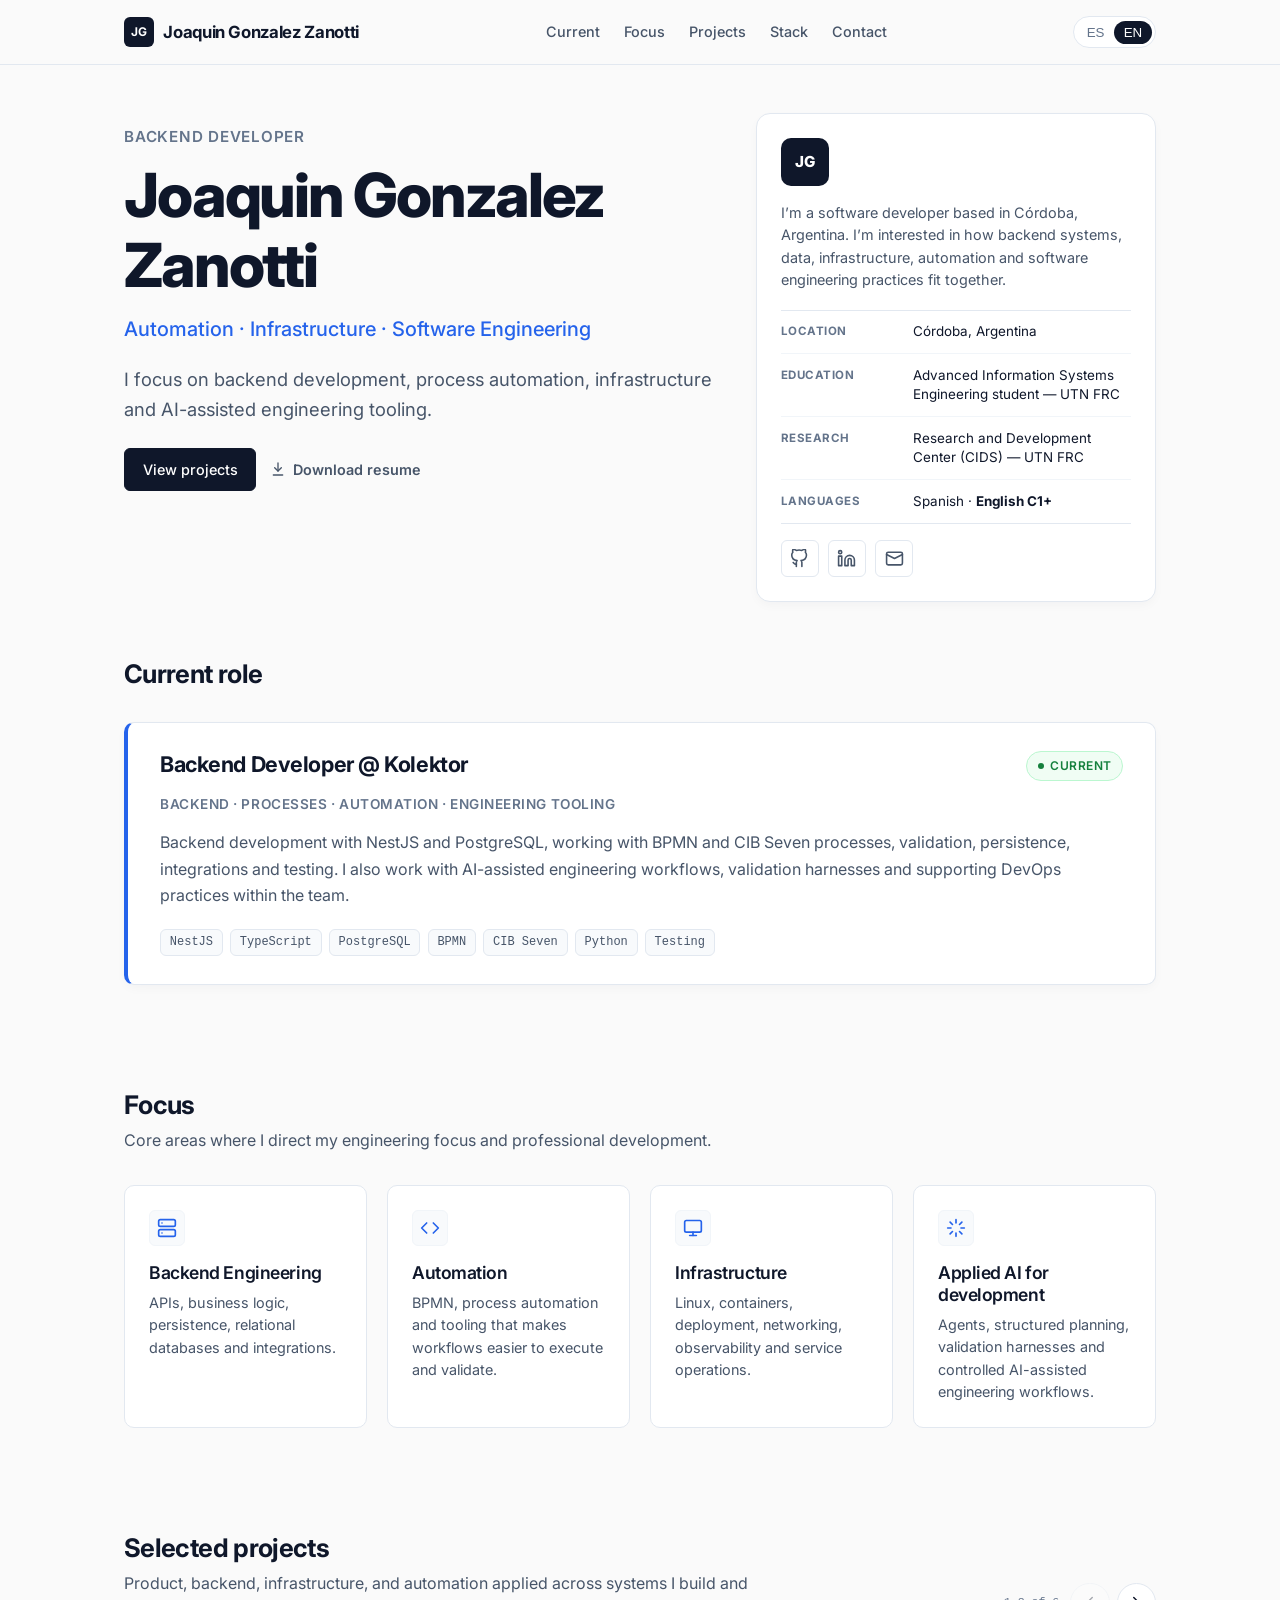
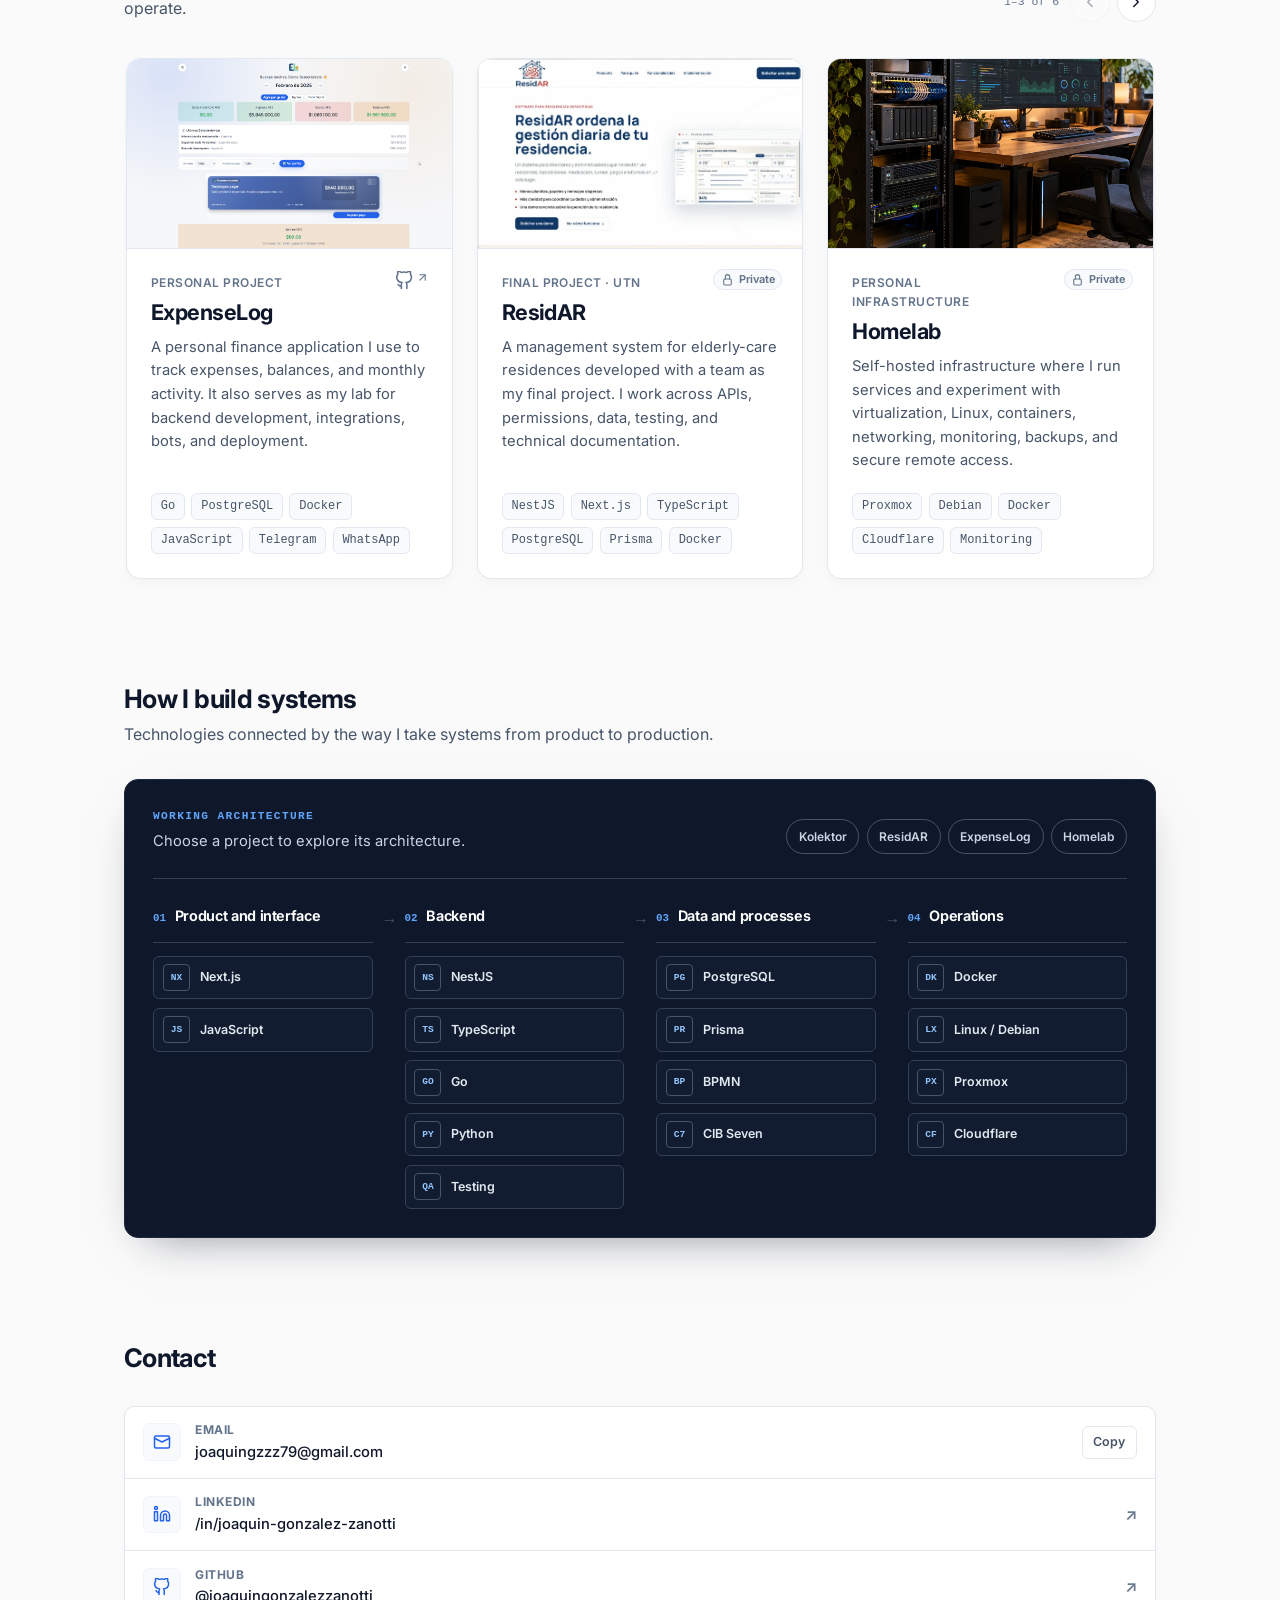
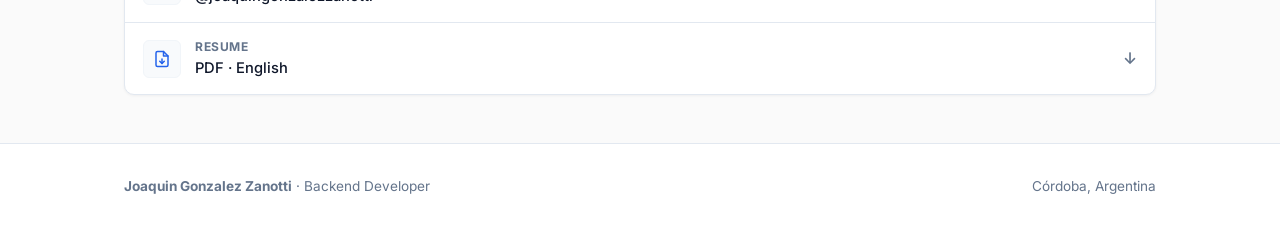
==== en/index.html @ 8b1c948b "restore contact form as modal" ====
<!DOCTYPE html>
<html lang="en">
  <head>
    <meta charset="UTF-8" />
    <meta name="viewport" content="width=device-width, initial-scale=1.0" />
    <title>Joaquin Gonzalez Zanotti | Backend Developer</title>
    <meta
      name="description"
      content="Backend Developer based in Córdoba, Argentina. Backend engineering, PostgreSQL, BPMN, automation, infrastructure and AI-assisted engineering tooling."
    />
    <meta name="robots" content="index,follow,max-image-preview:large,max-snippet:-1,max-video-preview:-1" />
    <meta name="author" content="Joaquin Gonzalez Zanotti" />
    <meta name="theme-color" content="#2563eb" />
    <meta
      name="google-site-verification"
      content="11LNXCog9IiwNUSLAsv_RnXNtH6E29aRDf3BAwxEhEU"
    />
    <link rel="canonical" href="https://joaquingz.com.ar/en/" />
    <link rel="alternate" hreflang="es-AR" href="https://joaquingz.com.ar/" />
    <link rel="alternate" hreflang="en" href="https://joaquingz.com.ar/en/" />
    <link rel="alternate" hreflang="x-default" href="https://joaquingz.com.ar/" />
    <link rel="sitemap" type="application/xml" href="https://joaquingz.com.ar/sitemap.xml" />

    <!-- Open Graph -->
    <meta property="og:locale" content="en_US" />
    <meta property="og:type" content="website" />
    <meta property="og:title" content="Joaquin Gonzalez Zanotti | Backend Developer" />
    <meta
      property="og:description"
      content="Backend Developer based in Córdoba, Argentina. Backend engineering, PostgreSQL, BPMN, automation, infrastructure and AI-assisted engineering tooling."
    />
    <meta property="og:url" content="https://joaquingz.com.ar/en/" />
    <meta property="og:image" content="https://joaquingz.com.ar/assets/projects/expense-log/cover.png" />
    <meta property="og:image:alt" content="Joaquin Gonzalez Zanotti - Backend Developer" />

    <!-- Twitter Card -->
    <meta name="twitter:card" content="summary_large_image" />
    <meta name="twitter:title" content="Joaquin Gonzalez Zanotti | Backend Developer" />
    <meta
      name="twitter:description"
      content="Backend Developer based in Córdoba, Argentina. Backend engineering, PostgreSQL, BPMN, automation, infrastructure and AI-assisted engineering tooling."
    />
    <meta name="twitter:image" content="https://joaquingz.com.ar/assets/projects/expense-log/cover.png" />

    <!-- Favicon -->
    <link rel="icon" type="image/svg+xml" href="/assets/brand/favicon.svg" />

    <!-- Typography -->
    <link rel="preconnect" href="https://fonts.googleapis.com" />
    <link rel="preconnect" href="https://fonts.gstatic.com" crossorigin />
    <link
      href="https://fonts.googleapis.com/css2?family=Inter:wght@400;500;600;700;800&display=swap"
      rel="stylesheet"
    />

    <!-- Stylesheet -->
    <link rel="stylesheet" href="/assets/css/site.css" />

    <!-- Structured Data -->
    <script type="application/ld+json">
      {
        "@context": "https://schema.org",
        "@graph": [
          {
            "@type": "Person",
            "@id": "https://joaquingz.com.ar/#person",
            "name": "Joaquin Gonzalez Zanotti",
            "url": "https://joaquingz.com.ar/",
            "jobTitle": "Backend Developer",
            "knowsLanguage": ["es", "en"],
            "alumniOf": {
              "@type": "CollegeOrUniversity",
              "name": "Universidad Tecnologica Nacional (UTN-FRC)"
            },
            "sameAs": [
              "https://www.linkedin.com/in/joaquin-gonzalez-zanotti/",
              "https://github.com/joaquingonzalezzanotti"
            ]
          },
          {
            "@type": "WebSite",
            "@id": "https://joaquingz.com.ar/#website",
            "name": "Joaquin Gonzalez Zanotti",
            "url": "https://joaquingz.com.ar/en/",
            "inLanguage": "en",
            "publisher": {
              "@id": "https://joaquingz.com.ar/#person"
            }
          }
        ]
      }
    </script>

    <!-- Language Redirection Script (Safe & Non-blocking) -->
    <script src="/assets/js/language.js"></script>
    <script src="/assets/js/site.js" defer></script>
  </head>
  <body>
    <a class="skip-link" href="#main-content">Skip to content</a>

    <!-- Site Navigation -->
    <header class="site-header">
      <div class="container site-nav">
        <a href="/en/" class="nav-brand" aria-label="Joaquin Gonzalez Zanotti">
          <span class="nav-brand-badge">JG</span>
          <span class="nav-brand-name">Joaquin Gonzalez Zanotti</span>
        </a>

        <nav aria-label="Main navigation">
          <ul class="nav-links">
            <li><a href="#current" class="nav-link">Current</a></li>
            <li><a href="#focus" class="nav-link">Focus</a></li>
            <li><a href="#projects" class="nav-link">Projects</a></li>
            <li><a href="#stack" class="nav-link">Stack</a></li>
            <li><a href="#contact" class="nav-link">Contact</a></li>
          </ul>
        </nav>

        <div class="nav-actions">
          <div class="lang-switch" role="group" aria-label="Language selector">
            <button class="lang-btn" data-lang-switch="es">ES</button>
            <button class="lang-btn active" data-lang-switch="en" aria-current="true">EN</button>
          </div>

          <button
            id="mobile-menu-toggle"
            class="mobile-toggle"
            aria-label="Open navigation menu"
            aria-expanded="false"
          >
            <svg width="20" height="20" viewBox="0 0 24 24" fill="none" stroke="currentColor" stroke-width="2" stroke-linecap="round" stroke-linejoin="round">
              <line x1="3" y1="12" x2="21" y2="12"></line>
              <line x1="3" y1="6" x2="21" y2="6"></line>
              <line x1="3" y1="18" x2="21" y2="18"></line>
            </svg>
          </button>
        </div>
      </div>

      <!-- Mobile dropdown -->
      <div id="mobile-nav" class="mobile-menu">
        <a href="#current" class="nav-link">Current</a>
        <a href="#focus" class="nav-link">Focus</a>
        <a href="#projects" class="nav-link">Projects</a>
        <a href="#stack" class="nav-link">Stack</a>
        <a href="#contact" class="nav-link">Contact</a>
      </div>
    </header>

    <main id="main-content">
      <!-- Hero Section -->
      <section class="section hero">
        <div class="container hero-grid">
          <div class="hero-copy">
            <p class="hero-meta">Backend Developer</p>
            <h1 class="hero-title">Joaquin Gonzalez Zanotti</h1>
            <p class="hero-subheadline">Automation · Infrastructure · Software Engineering</p>
            <p class="hero-lead">
              I focus on backend development, process automation, infrastructure and AI-assisted engineering tooling.
            </p>
            <div class="hero-actions">
              <a href="#projects" class="btn btn-primary">View projects</a>
              <a
                href="/assets/cv/joaquin-gonzalez-zanotti-resume-en.pdf"
                class="hero-cv-link"
                target="_blank"
                rel="noopener noreferrer"
              >
                <svg width="16" height="16" viewBox="0 0 24 24" fill="none" stroke="currentColor" stroke-width="2" stroke-linecap="round" stroke-linejoin="round" aria-hidden="true"><path d="M12 3v12"></path><path d="m7 10 5 5 5-5"></path><path d="M5 21h14"></path></svg>
                Download resume
              </a>
            </div>
          </div>

          <aside id="about" class="profile-card" aria-label="Professional profile">
            <div class="profile-monogram" aria-hidden="true">JG</div>
            <p class="profile-summary">
              I’m a software developer based in Córdoba, Argentina. I’m interested in how backend systems, data, infrastructure, automation and software engineering practices fit together.
            </p>
            <dl class="profile-details">
              <div class="profile-detail-row">
                <dt>Location</dt>
                <dd>Córdoba, Argentina</dd>
              </div>
              <div class="profile-detail-row">
                <dt>Education</dt>
                <dd>Advanced Information Systems Engineering student — UTN FRC</dd>
              </div>
              <div class="profile-detail-row">
                <dt>Research</dt>
                <dd>Research and Development Center (CIDS) — UTN FRC</dd>
              </div>
              <div class="profile-detail-row">
                <dt>Languages</dt>
                <dd>Spanish · <strong>English C1+</strong></dd>
              </div>
            </dl>
            <div class="profile-links" aria-label="Professional links">
              <a href="https://github.com/joaquingonzalezzanotti" target="_blank" rel="noopener noreferrer" aria-label="GitHub" title="GitHub">
                <svg width="19" height="19" viewBox="0 0 24 24" fill="none" stroke="currentColor" stroke-width="2" stroke-linecap="round" stroke-linejoin="round" aria-hidden="true"><path d="M15 22v-4a4.8 4.8 0 0 0-1-3.5c3.3-.4 6.8-1.6 6.8-7A5.4 5.4 0 0 0 19.4 4 5 5 0 0 0 19.3.5S18.2.1 15 1.8a13.4 13.4 0 0 0-7 0C4.8.1 3.7.5 3.7.5A5 5 0 0 0 3.6 4a5.4 5.4 0 0 0-1.4 3.5c0 5.4 3.5 6.6 6.8 7A4.8 4.8 0 0 0 8 18v4"></path><path d="M8 19c-3 .9-3-1.5-4-2"></path></svg>
              </a>
              <a href="https://www.linkedin.com/in/joaquin-gonzalez-zanotti/" target="_blank" rel="noopener noreferrer" aria-label="LinkedIn" title="LinkedIn">
                <svg width="19" height="19" viewBox="0 0 24 24" fill="none" stroke="currentColor" stroke-width="2" stroke-linecap="round" stroke-linejoin="round" aria-hidden="true"><path d="M16 8a6 6 0 0 1 6 6v7h-4v-7a2 2 0 0 0-4 0v7h-4v-7a6 6 0 0 1 6-6z"></path><rect width="4" height="12" x="2" y="9"></rect><circle cx="4" cy="4" r="2"></circle></svg>
              </a>
              <a href="mailto:joaquingzzz79@gmail.com" data-contact-modal-open aria-label="Open contact form" title="Email">
                <svg width="19" height="19" viewBox="0 0 24 24" fill="none" stroke="currentColor" stroke-width="2" stroke-linecap="round" stroke-linejoin="round" aria-hidden="true"><rect width="20" height="16" x="2" y="4" rx="2"></rect><path d="m22 7-10 5L2 7"></path></svg>
              </a>
            </div>
          </aside>
        </div>
      </section>

      <!-- Currently / Current Role Section -->
      <section id="current" class="section" style="padding-top: 1rem;">
        <div class="container">
          <div class="section-header">
            <h2 class="section-title">Current role</h2>
          </div>
          <article class="currently-card">
            <div class="currently-header">
              <div>
                <h3 class="currently-role-title currently-role-title-inline">Backend Developer @ Kolektor</h3>
              </div>
              <span class="badge-status">
                <span class="status-dot"></span>
                Current
              </span>
            </div>
            <p class="currently-subheadline">Backend · Processes · Automation · Engineering tooling</p>
            <p class="currently-desc">
              Backend development with NestJS and PostgreSQL, working with BPMN and CIB Seven processes, validation, persistence, integrations and testing. I also work with AI-assisted engineering workflows, validation harnesses and supporting DevOps practices within the team.
            </p>
            <div class="tech-tag-list">
              <span class="chip">NestJS</span>
              <span class="chip">TypeScript</span>
              <span class="chip">PostgreSQL</span>
              <span class="chip">BPMN</span>
              <span class="chip">CIB Seven</span>
              <span class="chip">Python</span>
              <span class="chip">Testing</span>
            </div>
          </article>
        </div>
      </section>

      <!-- Focus Section -->
      <section id="focus" class="section">
        <div class="container">
          <div class="section-header">
            <h2 class="section-title">Focus</h2>
            <p class="section-subtitle">Core areas where I direct my engineering focus and professional development.</p>
          </div>
          <div class="focus-grid">
            <article class="focus-card">
              <div class="focus-card-icon" aria-hidden="true">
                <svg width="20" height="20" viewBox="0 0 24 24" fill="none" stroke="currentColor" stroke-width="2" stroke-linecap="round" stroke-linejoin="round">
                  <rect x="2" y="2" width="20" height="8" rx="2" ry="2"></rect>
                  <rect x="2" y="14" width="20" height="8" rx="2" ry="2"></rect>
                  <line x1="6" y1="6" x2="6.01" y2="6"></line>
                  <line x1="6" y1="18" x2="6.01" y2="18"></line>
                </svg>
              </div>
              <h3 class="focus-card-title">Backend Engineering</h3>
              <p class="focus-card-desc">APIs, business logic, persistence, relational databases and integrations.</p>
            </article>

            <article class="focus-card">
              <div class="focus-card-icon" aria-hidden="true">
                <svg width="20" height="20" viewBox="0 0 24 24" fill="none" stroke="currentColor" stroke-width="2" stroke-linecap="round" stroke-linejoin="round">
                  <polyline points="16 18 22 12 16 6"></polyline>
                  <polyline points="8 6 2 12 8 18"></polyline>
                </svg>
              </div>
              <h3 class="focus-card-title">Automation</h3>
              <p class="focus-card-desc">BPMN, process automation and tooling that makes workflows easier to execute and validate.</p>
            </article>

            <article class="focus-card">
              <div class="focus-card-icon" aria-hidden="true">
                <svg width="20" height="20" viewBox="0 0 24 24" fill="none" stroke="currentColor" stroke-width="2" stroke-linecap="round" stroke-linejoin="round">
                  <rect x="2" y="3" width="20" height="14" rx="2" ry="2"></rect>
                  <line x1="8" y1="21" x2="16" y2="21"></line>
                  <line x1="12" y1="17" x2="12" y2="21"></line>
                </svg>
              </div>
              <h3 class="focus-card-title">Infrastructure</h3>
              <p class="focus-card-desc">Linux, containers, deployment, networking, observability and service operations.</p>
            </article>

            <article class="focus-card">
              <div class="focus-card-icon" aria-hidden="true">
                <svg width="20" height="20" viewBox="0 0 24 24" fill="none" stroke="currentColor" stroke-width="2" stroke-linecap="round" stroke-linejoin="round">
                  <path d="M12 2v4M12 18v4M4.93 4.93l2.83 2.83M16.24 16.24l2.83 2.83M2 12h4M18 12h4M4.93 19.07l2.83-2.83M16.24 7.76l2.83-2.83"></path>
                </svg>
              </div>
              <h3 class="focus-card-title">Applied AI for development</h3>
              <p class="focus-card-desc">Agents, structured planning, validation harnesses and controlled AI-assisted engineering workflows.</p>
            </article>
          </div>
        </div>
      </section>

      <!-- PROJECTS:START -->
      <section id="projects" class="section projects-section">
        <div class="container">
          <div class="projects-heading-row">
            <div class="section-header">
              <h2 class="section-title">Selected projects</h2>
              <p class="section-subtitle">Product, backend, infrastructure, and automation applied across systems I build and operate.</p>
            </div>
            <div class="projects-carousel-controls">
              <span class="projects-carousel-status" data-carousel-status aria-live="polite">6 projects</span>
              <button type="button" class="projects-carousel-button" data-carousel-previous aria-label="View previous projects"><svg width="18" height="18" viewBox="0 0 24 24" fill="none" stroke="currentColor" stroke-width="2" stroke-linecap="round" stroke-linejoin="round" aria-hidden="true"><path d="m15 18-6-6 6-6"></path></svg></button>
              <button type="button" class="projects-carousel-button" data-carousel-next aria-label="View next projects"><svg width="18" height="18" viewBox="0 0 24 24" fill="none" stroke="currentColor" stroke-width="2" stroke-linecap="round" stroke-linejoin="round" aria-hidden="true"><path d="m9 18 6-6-6-6"></path></svg></button>
            </div>
          </div>
          <div class="projects-carousel" data-projects-carousel data-status-template="{start}–{end} of {total}">
            <div class="projects-track" data-carousel-track tabindex="0" aria-label="Selected projects carousel">
              <article class="project-card-v2 project-card-linked">
                <a href="https://expenselog.com.ar/" class="project-card-primary-link" target="_blank" rel="noopener noreferrer" aria-label="Open the ExpenseLog website"></a>
                <div class="project-card-media">
                  <img src="/assets/projects/expense-log/cover.png" alt="ExpenseLog dashboard preview" loading="lazy" decoding="async" width="800" height="450" />
                </div>
                <div class="project-card-content">
                  <a href="https://github.com/joaquingonzalezzanotti/ExpenseLog" class="project-github-link" target="_blank" rel="noopener noreferrer" aria-label="View ExpenseLog on GitHub"><svg class="github-icon" width="19" height="19" viewBox="0 0 24 24" fill="none" stroke="currentColor" stroke-width="2" stroke-linecap="round" stroke-linejoin="round" aria-hidden="true"><path d="M15 22v-4a4.8 4.8 0 0 0-1-3.5c3.3-.4 6.8-1.6 6.8-7A5.4 5.4 0 0 0 19.4 4 5 5 0 0 0 19.3.5S18.2.1 15 1.8a13.4 13.4 0 0 0-7 0C4.8.1 3.7.5 3.7.5A5 5 0 0 0 3.6 4a5.4 5.4 0 0 0-1.4 3.5c0 5.4 3.5 6.6 6.8 7A4.8 4.8 0 0 0 8 18v4"></path><path d="M8 19c-3 .9-3-1.5-4-2"></path></svg><svg width="13" height="13" viewBox="0 0 24 24" fill="none" stroke="currentColor" stroke-width="2" stroke-linecap="round" stroke-linejoin="round" aria-hidden="true"><path d="M7 17 17 7"></path><path d="M7 7h10v10"></path></svg></a>
                  <span class="project-card-badge">Personal project</span>
                  <h3 class="project-card-title">ExpenseLog</h3>
                  <p class="project-card-desc">A personal finance application I use to track expenses, balances, and monthly activity. It also serves as my lab for backend development, integrations, bots, and deployment.</p>
                  <div class="project-card-stack">
                    <span class="chip">Go</span>
                    <span class="chip">PostgreSQL</span>
                    <span class="chip">Docker</span>
                    <span class="chip">JavaScript</span>
                    <span class="chip">Telegram</span>
                    <span class="chip">WhatsApp</span>
                  </div>
                </div>
              </article>
              <article class="project-card-v2 project-card-linked project-card-private">
                <a href="https://residar.com.ar" class="project-card-primary-link" target="_blank" rel="noopener noreferrer" aria-label="Open the ResidAR website"></a>
                <div class="project-card-media">
                  <img src="/assets/projects/residar/dashboard.webp" alt="ResidAR page featuring its management dashboard" loading="lazy" decoding="async" width="800" height="450" />
                </div>
                <div class="project-card-content">
                  <span class="project-repository-private" aria-label="Private repository" title="Private repository"><svg width="13" height="13" viewBox="0 0 24 24" fill="none" stroke="currentColor" stroke-width="2" stroke-linecap="round" stroke-linejoin="round" aria-hidden="true"><rect width="14" height="11" x="5" y="11" rx="2" ry="2"></rect><path d="M8 11V7a4 4 0 0 1 8 0v4"></path></svg><span>Private</span></span>
                  <span class="project-card-badge">Final project · UTN</span>
                  <h3 class="project-card-title">ResidAR</h3>
                  <p class="project-card-desc">A management system for elderly-care residences developed with a team as my final project. I work across APIs, permissions, data, testing, and technical documentation.</p>
                  <div class="project-card-stack">
                    <span class="chip">NestJS</span>
                    <span class="chip">Next.js</span>
                    <span class="chip">TypeScript</span>
                    <span class="chip">PostgreSQL</span>
                    <span class="chip">Prisma</span>
                    <span class="chip">Docker</span>
                  </div>
                </div>
              </article>
              <article class="project-card-v2 project-card-private">
                <div class="project-card-media project-card-media-center">
                  <img src="/assets/projects/homelab/cover.webp" alt="Server rack and infrastructure monitoring workstation" loading="lazy" decoding="async" width="800" height="450" />
                </div>
                <div class="project-card-content">
                  <span class="project-repository-private" aria-label="Private repository" title="Private repository"><svg width="13" height="13" viewBox="0 0 24 24" fill="none" stroke="currentColor" stroke-width="2" stroke-linecap="round" stroke-linejoin="round" aria-hidden="true"><rect width="14" height="11" x="5" y="11" rx="2" ry="2"></rect><path d="M8 11V7a4 4 0 0 1 8 0v4"></path></svg><span>Private</span></span>
                  <span class="project-card-badge">Personal infrastructure</span>
                  <h3 class="project-card-title">Homelab</h3>
                  <p class="project-card-desc">Self-hosted infrastructure where I run services and experiment with virtualization, Linux, containers, networking, monitoring, backups, and secure remote access.</p>
                  <div class="project-card-stack">
                    <span class="chip">Proxmox</span>
                    <span class="chip">Debian</span>
                    <span class="chip">Docker</span>
                    <span class="chip">Cloudflare</span>
                    <span class="chip">Monitoring</span>
                  </div>
                </div>
              </article>
              <article class="project-card-v2 project-card-private">
                <div class="project-card-media project-card-media-center">
                  <img src="/assets/projects/home-assistant/homeassistant-photo.png" alt="Home Assistant dashboard with devices, lights, and home states" loading="lazy" decoding="async" width="800" height="450" />
                </div>
                <div class="project-card-content">
                  <span class="project-repository-private" aria-label="Private repository" title="Private repository"><svg width="13" height="13" viewBox="0 0 24 24" fill="none" stroke="currentColor" stroke-width="2" stroke-linecap="round" stroke-linejoin="round" aria-hidden="true"><rect width="14" height="11" x="5" y="11" rx="2" ry="2"></rect><path d="M8 11V7a4 4 0 0 1 8 0v4"></path></svg><span>Private</span></span>
                  <span class="project-card-badge">Local home automation</span>
                  <h3 class="project-card-title">Home Assistant &amp; IoT</h3>
                  <p class="project-card-desc">A centralized home automation system with sensors, scenes, and local integrations. It automates lighting, security, and routines based on presence, schedules, and home state.</p>
                  <div class="project-card-stack">
                    <span class="chip">Home Assistant</span>
                    <span class="chip">YAML</span>
                    <span class="chip">MQTT</span>
                    <span class="chip">ESPHome</span>
                    <span class="chip">Zigbee</span>
                    <span class="chip">Docker</span>
                  </div>
                </div>
              </article>
              <article class="project-card-v2 project-card-linked">
                <a href="https://sorty-neon.vercel.app" class="project-card-primary-link" target="_blank" rel="noopener noreferrer" aria-label="Open the Sorty application"></a>
                <div class="project-card-media">
                  <img src="/assets/projects/sorty/cover.png" alt="Sorty interface for configuring participants and exclusions" loading="lazy" decoding="async" width="800" height="450" />
                </div>
                <div class="project-card-content">
                  <a href="https://github.com/joaquingonzalezzanotti/Sorty" class="project-github-link" target="_blank" rel="noopener noreferrer" aria-label="View Sorty on GitHub"><svg class="github-icon" width="19" height="19" viewBox="0 0 24 24" fill="none" stroke="currentColor" stroke-width="2" stroke-linecap="round" stroke-linejoin="round" aria-hidden="true"><path d="M15 22v-4a4.8 4.8 0 0 0-1-3.5c3.3-.4 6.8-1.6 6.8-7A5.4 5.4 0 0 0 19.4 4 5 5 0 0 0 19.3.5S18.2.1 15 1.8a13.4 13.4 0 0 0-7 0C4.8.1 3.7.5 3.7.5A5 5 0 0 0 3.6 4a5.4 5.4 0 0 0-1.4 3.5c0 5.4 3.5 6.6 6.8 7A4.8 4.8 0 0 0 8 18v4"></path><path d="M8 19c-3 .9-3-1.5-4-2"></path></svg><svg width="13" height="13" viewBox="0 0 24 24" fill="none" stroke="currentColor" stroke-width="2" stroke-linecap="round" stroke-linejoin="round" aria-hidden="true"><path d="M7 17 17 7"></path><path d="M7 7h10v10"></path></svg></a>
                  <span class="project-card-badge">Web application</span>
                  <h3 class="project-card-title">Sorty</h3>
                  <p class="project-card-desc">A Secret Santa application with exclusion rules, validation, and a simple flow for adding participants and privately sharing each result.</p>
                  <div class="project-card-stack">
                    <span class="chip">JavaScript</span>
                    <span class="chip">Python</span>
                    <span class="chip">PostgreSQL</span>
                    <span class="chip">Vercel</span>
                  </div>
                </div>
              </article>
              <article class="project-card-v2 project-card-linked">
                <a href="https://github.com/joaquingonzalezzanotti/A4.5" class="project-card-primary-link" target="_blank" rel="noopener noreferrer" aria-label="Open A4.5, a public automation example"></a>
                <div class="project-card-media project-card-media-center">
                  <img src="/assets/projects/automation-systems/cover.webp" alt="Conceptual automation dashboard with a pipeline, agents, and a Telegram bot" loading="lazy" decoding="async" width="800" height="450" />
                </div>
                <div class="project-card-content">
                  <a href="https://github.com/joaquingonzalezzanotti/A4.5" class="project-github-link" target="_blank" rel="noopener noreferrer" aria-label="View A4.5 on GitHub"><svg class="github-icon" width="19" height="19" viewBox="0 0 24 24" fill="none" stroke="currentColor" stroke-width="2" stroke-linecap="round" stroke-linejoin="round" aria-hidden="true"><path d="M15 22v-4a4.8 4.8 0 0 0-1-3.5c3.3-.4 6.8-1.6 6.8-7A5.4 5.4 0 0 0 19.4 4 5 5 0 0 0 19.3.5S18.2.1 15 1.8a13.4 13.4 0 0 0-7 0C4.8.1 3.7.5 3.7.5A5 5 0 0 0 3.6 4a5.4 5.4 0 0 0-1.4 3.5c0 5.4 3.5 6.6 6.8 7A4.8 4.8 0 0 0 8 18v4"></path><path d="M8 19c-3 .9-3-1.5-4-2"></path></svg><svg width="13" height="13" viewBox="0 0 24 24" fill="none" stroke="currentColor" stroke-width="2" stroke-linecap="round" stroke-linejoin="round" aria-hidden="true"><path d="M7 17 17 7"></path><path d="M7 7h10v10"></path></svg></a>
                  <span class="project-card-badge">Cross-cutting capability</span>
                  <h3 class="project-card-title">Automation &amp; Delivery</h3>
                  <p class="project-card-desc">Workflows connecting events, tests, deployments, and operations: pipelines, agents, scheduled tasks, webhooks, and Telegram bots that reduce manual work.</p>
                  <div class="project-card-stack">
                    <span class="chip">CI/CD</span>
                    <span class="chip">Docker</span>
                    <span class="chip">Agents</span>
                    <span class="chip">Telegram</span>
                    <span class="chip">Webhooks</span>
                    <span class="chip">Automation</span>
                  </div>
                </div>
              </article>
            </div>
          </div>
        </div>
      </section>
      <!-- PROJECTS:END -->

      <!-- STACK:START -->
      <section id="stack" class="section stack-section">
        <div class="container">
          <div class="section-header">
            <h2 class="section-title">How I build systems</h2>
            <p class="section-subtitle">Technologies connected by the way I take systems from product to production.</p>
          </div>
          <div class="stack-stage">
            <div class="stack-stage-header">
              <div class="stack-stage-intro">
                <p class="stack-eyebrow">Working architecture</p>
                <p class="stack-context-summary" data-stack-summary data-default-summary="Choose a project to explore its architecture." aria-live="polite">Choose a project to explore its architecture.</p>
              </div>
              <div class="stack-filters" role="group" aria-label="Explore architecture by project">
                <button type="button" class="stack-filter" data-stack-filter="kolektor" data-stack-summary="Business processes, backend, and data integration." aria-pressed="false">Kolektor</button>
                <button type="button" class="stack-filter" data-stack-filter="residar" data-stack-summary="Web product, API, and persistence for operational management." aria-pressed="false">ResidAR</button>
                <button type="button" class="stack-filter" data-stack-filter="expenselog" data-stack-summary="A Go service for tracking and analyzing personal finances." aria-pressed="false">ExpenseLog</button>
                <button type="button" class="stack-filter" data-stack-filter="homelab" data-stack-summary="Self-hosted infrastructure: virtualization, containers, and networking." aria-pressed="false">Homelab</button>
              </div>
            </div>
            <div class="stack-map" style="--stack-layer-count: 4">
              <article class="stack-layer" data-used="residar expenselog">
                <div class="stack-layer-heading">
                  <span class="stack-layer-index" aria-hidden="true">01</span>
                  <h3>Product and interface</h3>
                </div>
                <div class="stack-nodes">
                  <div class="stack-node" data-used="residar">
                    <span class="stack-node-mark" aria-hidden="true">NX</span>
                    <span class="stack-node-name">Next.js</span>
                  </div>
                  <div class="stack-node" data-used="expenselog">
                    <span class="stack-node-mark" aria-hidden="true">JS</span>
                    <span class="stack-node-name">JavaScript</span>
                  </div>
                </div>
              </article>
              <article class="stack-layer" data-used="kolektor residar expenselog">
                <div class="stack-layer-heading">
                  <span class="stack-layer-index" aria-hidden="true">02</span>
                  <h3>Backend</h3>
                </div>
                <div class="stack-nodes">
                  <div class="stack-node" data-used="kolektor residar">
                    <span class="stack-node-mark" aria-hidden="true">NS</span>
                    <span class="stack-node-name">NestJS</span>
                  </div>
                  <div class="stack-node" data-used="kolektor residar">
                    <span class="stack-node-mark" aria-hidden="true">TS</span>
                    <span class="stack-node-name">TypeScript</span>
                  </div>
                  <div class="stack-node" data-used="expenselog">
                    <span class="stack-node-mark" aria-hidden="true">GO</span>
                    <span class="stack-node-name">Go</span>
                  </div>
                  <div class="stack-node" data-used="kolektor">
                    <span class="stack-node-mark" aria-hidden="true">PY</span>
                    <span class="stack-node-name">Python</span>
                  </div>
                  <div class="stack-node" data-used="kolektor">
                    <span class="stack-node-mark" aria-hidden="true">QA</span>
                    <span class="stack-node-name">Testing</span>
                  </div>
                </div>
              </article>
              <article class="stack-layer" data-used="kolektor residar expenselog">
                <div class="stack-layer-heading">
                  <span class="stack-layer-index" aria-hidden="true">03</span>
                  <h3>Data and processes</h3>
                </div>
                <div class="stack-nodes">
                  <div class="stack-node" data-used="kolektor residar expenselog">
                    <span class="stack-node-mark" aria-hidden="true">PG</span>
                    <span class="stack-node-name">PostgreSQL</span>
                  </div>
                  <div class="stack-node" data-used="residar">
                    <span class="stack-node-mark" aria-hidden="true">PR</span>
                    <span class="stack-node-name">Prisma</span>
                  </div>
                  <div class="stack-node" data-used="kolektor">
                    <span class="stack-node-mark" aria-hidden="true">BP</span>
                    <span class="stack-node-name">BPMN</span>
                  </div>
                  <div class="stack-node" data-used="kolektor">
                    <span class="stack-node-mark" aria-hidden="true">C7</span>
                    <span class="stack-node-name">CIB Seven</span>
                  </div>
                </div>
              </article>
              <article class="stack-layer" data-used="residar expenselog homelab">
                <div class="stack-layer-heading">
                  <span class="stack-layer-index" aria-hidden="true">04</span>
                  <h3>Operations</h3>
                </div>
                <div class="stack-nodes">
                  <div class="stack-node" data-used="residar expenselog homelab">
                    <span class="stack-node-mark" aria-hidden="true">DK</span>
                    <span class="stack-node-name">Docker</span>
                  </div>
                  <div class="stack-node" data-used="homelab">
                    <span class="stack-node-mark" aria-hidden="true">LX</span>
                    <span class="stack-node-name">Linux / Debian</span>
                  </div>
                  <div class="stack-node" data-used="homelab">
                    <span class="stack-node-mark" aria-hidden="true">PX</span>
                    <span class="stack-node-name">Proxmox</span>
                  </div>
                  <div class="stack-node" data-used="homelab">
                    <span class="stack-node-mark" aria-hidden="true">CF</span>
                    <span class="stack-node-name">Cloudflare</span>
                  </div>
                </div>
              </article>
            </div>
          </div>
        </div>
      </section>
      <!-- STACK:END -->

      <!-- Contact Section -->
      <section id="contact" class="section contact-section">
        <div class="container">
          <div class="section-header">
            <h2 class="section-title">Contact</h2>
          </div>
          <div class="contact-panel">
            <ul class="contact-list">
              <li class="contact-row">
                <span class="contact-icon" aria-hidden="true"><svg width="18" height="18" viewBox="0 0 24 24" fill="none" stroke="currentColor" stroke-width="2" stroke-linecap="round" stroke-linejoin="round"><rect width="20" height="16" x="2" y="4" rx="2"></rect><path d="m22 7-10 5L2 7"></path></svg></span>
                <span class="contact-main"><span class="contact-label">Email</span><span class="contact-value">joaquingzzz79@gmail.com</span></span>
                <a class="contact-row-link" href="mailto:joaquingzzz79@gmail.com" data-contact-modal-open aria-label="Open contact form"></a>
                <button type="button" class="contact-copy-button" data-copy-email="joaquingzzz79@gmail.com" data-copy-label="Copy" data-copied-label="Copied ✓" aria-label="Copy email" hidden><span data-copy-status aria-live="polite">Copy</span></button>
              </li>
              <li class="contact-row">
                <span class="contact-icon" aria-hidden="true"><svg width="18" height="18" viewBox="0 0 24 24" fill="none" stroke="currentColor" stroke-width="2" stroke-linecap="round" stroke-linejoin="round"><path d="M16 8a6 6 0 0 1 6 6v7h-4v-7a2 2 0 0 0-4 0v7h-4v-7a6 6 0 0 1 6-6z"></path><rect width="4" height="12" x="2" y="9"></rect><circle cx="4" cy="4" r="2"></circle></svg></span>
                <span class="contact-main"><span class="contact-label">LinkedIn</span><span class="contact-value">/in/joaquin-gonzalez-zanotti</span></span>
                <span class="contact-action" aria-hidden="true">↗</span>
                <a class="contact-row-link" href="https://www.linkedin.com/in/joaquin-gonzalez-zanotti/" target="_blank" rel="noopener noreferrer" aria-label="Open LinkedIn"></a>
              </li>
              <li class="contact-row">
                <span class="contact-icon" aria-hidden="true"><svg width="18" height="18" viewBox="0 0 24 24" fill="none" stroke="currentColor" stroke-width="2" stroke-linecap="round" stroke-linejoin="round"><path d="M15 22v-4a4.8 4.8 0 0 0-1-3.5c3.3-.4 6.8-1.6 6.8-7A5.4 5.4 0 0 0 19.4 4 5 5 0 0 0 19.3.5S18.2.1 15 1.8a13.4 13.4 0 0 0-7 0C4.8.1 3.7.5 3.7.5A5 5 0 0 0 3.6 4a5.4 5.4 0 0 0-1.4 3.5c0 5.4 3.5 6.6 6.8 7A4.8 4.8 0 0 0 8 18v4"></path><path d="M8 19c-3 .9-3-1.5-4-2"></path></svg></span>
                <span class="contact-main"><span class="contact-label">GitHub</span><span class="contact-value">@joaquingonzalezzanotti</span></span>
                <span class="contact-action" aria-hidden="true">↗</span>
                <a class="contact-row-link" href="https://github.com/joaquingonzalezzanotti" target="_blank" rel="noopener noreferrer" aria-label="Open GitHub"></a>
              </li>
              <li class="contact-row">
                <span class="contact-icon" aria-hidden="true"><svg width="18" height="18" viewBox="0 0 24 24" fill="none" stroke="currentColor" stroke-width="2" stroke-linecap="round" stroke-linejoin="round"><path d="M14 2H6a2 2 0 0 0-2 2v16a2 2 0 0 0 2 2h12a2 2 0 0 0 2-2V8z"></path><path d="M14 2v6h6"></path><path d="M12 12v6"></path><path d="m9 15 3 3 3-3"></path></svg></span>
                <span class="contact-main"><span class="contact-label">Resume</span><span class="contact-value">PDF · English</span></span>
                <span class="contact-action" aria-hidden="true">↓</span>
                <a class="contact-row-link" href="/assets/cv/joaquin-gonzalez-zanotti-resume-en.pdf" download aria-label="Download resume in English"></a>
              </li>
            </ul>
          </div>
        </div>
      </section>
    </main>

    <dialog class="contact-dialog" data-contact-dialog aria-labelledby="contact-dialog-title" aria-describedby="contact-dialog-description">
      <div class="contact-dialog-panel">
        <div class="contact-dialog-header">
          <div>
            <p class="contact-dialog-eyebrow">Direct contact</p>
            <h2 id="contact-dialog-title">Send me a message</h2>
            <p id="contact-dialog-description">Tell me briefly what you need and I’ll reply by email.</p>
          </div>
          <button type="button" class="contact-dialog-close" data-contact-modal-close aria-label="Close contact form">
            <svg width="20" height="20" viewBox="0 0 24 24" fill="none" stroke="currentColor" stroke-width="2" stroke-linecap="round" aria-hidden="true"><path d="M18 6 6 18"></path><path d="m6 6 12 12"></path></svg>
          </button>
        </div>
        <form
          class="contact-form"
          action="https://formspree.io/f/mkoogrok"
          method="POST"
          data-contact-form
          data-sending-label="Sending…"
          data-success-message="Message sent. Thank you — I’ll get back to you soon."
          data-error-message="The message could not be sent. Try again or email me at joaquingzzz79@gmail.com."
        >
          <input type="hidden" name="_subject" value="New contact from joaquingz.com.ar" />
          <label class="contact-form-honeypot" aria-hidden="true" inert>Leave empty<input type="text" name="_gotcha" tabindex="-1" autocomplete="off" /></label>
          <div class="contact-form-grid">
            <label class="contact-form-field">
              <span>Name</span>
              <input type="text" name="name" autocomplete="name" required placeholder="Your name" />
            </label>
            <label class="contact-form-field">
              <span>Email</span>
              <input type="email" name="email" autocomplete="email" required placeholder="you@email.com" />
            </label>
          </div>
          <label class="contact-form-field">
            <span>Message</span>
            <textarea name="message" rows="5" required placeholder="How can I help?"></textarea>
          </label>
          <div class="contact-form-footer">
            <p class="contact-form-status" data-contact-form-status aria-live="polite"></p>
            <button type="submit" class="btn btn-primary" data-contact-submit>Send message</button>
          </div>
        </form>
      </div>
    </dialog>

    <!-- Footer -->
    <footer class="site-footer">
      <div class="container footer-inner">
        <div>
          <strong>Joaquin Gonzalez Zanotti</strong> · Backend Developer
        </div>
        <div>
          Córdoba, Argentina
        </div>
      </div>
    </footer>
  </body>
</html>
---- assets/css/site.css ----
/* ==========================================================================
   Portfolio V2 — Joaquin Gonzalez Zanotti
   Clean, modern, technical & accessible stylesheet
   ========================================================================== */

:root {
  --font-sans: 'Inter', -apple-system, BlinkMacSystemFont, 'Segoe UI', Roboto, Oxygen, Ubuntu, Cantarell, 'Open Sans', 'Helvetica Neue', sans-serif;
  --font-mono: ui-monospace, SFMono-Regular, Menlo, Monaco, Consolas, 'Liberation Mono', 'Courier New', monospace;

  --color-bg: #fafafa;
  --color-surface: #ffffff;
  --color-surface-subtle: #f8fafc;
  --color-surface-tinted: #f0f7ff;
  
  --color-border: #e2e8f0;
  --color-border-subtle: #f1f5f9;
  --color-border-hover: #cbd5e1;
  --color-border-accent: #93c5fd;

  --color-text-primary: #0f172a;
  --color-text-secondary: #475569;
  --color-text-muted: #64748b;
  --color-text-light: #94a3b8;

  --color-accent: #2563eb;
  --color-accent-hover: #1d4ed8;
  --color-accent-light: #eff6ff;
  --color-success: #15803d;
  --color-success-light: #f0fdf4;
  --color-border-success: #bbf7d0;

  --radius-sm: 6px;
  --radius-md: 10px;
  --radius-lg: 14px;
  --radius-full: 9999px;

  --shadow-subtle: 0 1px 3px rgba(15, 23, 42, 0.05);
  --shadow-card: 0 4px 12px -2px rgba(15, 23, 42, 0.04);
  --shadow-hover: 0 8px 20px -4px rgba(15, 23, 42, 0.08);

  --max-width: 1080px;
  --transition: 180ms cubic-bezier(0.16, 1, 0.3, 1);
}

/* Base styles */
*, *::before, *::after {
  box-sizing: border-box;
  margin: 0;
  padding: 0;
}

html {
  font-size: 16px;
  scroll-behavior: smooth;
  scroll-padding-top: 5rem;
  background-color: var(--color-bg);
  color: var(--color-text-primary);
  text-rendering: optimizeLegibility;
  -webkit-font-smoothing: antialiased;
}

body {
  font-family: var(--font-sans);
  line-height: 1.6;
  background-color: var(--color-bg);
  color: var(--color-text-primary);
  min-height: 100vh;
  display: flex;
  flex-direction: column;
}

/* Accessibility & Focus */
:focus-visible {
  outline: 2px solid var(--color-accent);
  outline-offset: 3px;
}

.skip-link {
  position: fixed;
  top: 0.75rem;
  left: 0.75rem;
  z-index: 200;
  padding: 0.55rem 0.85rem;
  background-color: var(--color-surface);
  color: var(--color-text-primary);
  border: 1px solid var(--color-border);
  border-radius: var(--radius-sm);
  box-shadow: var(--shadow-hover);
  transform: translateY(-200%);
}

.skip-link:focus {
  transform: translateY(0);
}

/* Container */
.container {
  width: 100%;
  max-width: var(--max-width);
  margin-left: auto;
  margin-right: auto;
  padding-left: 1.5rem;
  padding-right: 1.5rem;
}

/* Links */
a {
  color: inherit;
  text-decoration: none;
  transition: color var(--transition), border-color var(--transition);
}

/* Typography utilities */
h1, h2, h3, h4 {
  font-weight: 600;
  letter-spacing: -0.025em;
  color: var(--color-text-primary);
  line-height: 1.25;
}

p {
  color: var(--color-text-secondary);
}

/* Navbar */
.site-header {
  position: sticky;
  top: 0;
  z-index: 100;
  background-color: rgba(250, 250, 250, 0.92);
  backdrop-filter: blur(10px);
  -webkit-backdrop-filter: blur(10px);
  border-bottom: 1px solid var(--color-border);
}

.site-nav {
  display: flex;
  align-items: center;
  justify-content: space-between;
  height: 4rem;
}

.nav-brand {
  display: flex;
  align-items: center;
  gap: 0.6rem;
  font-weight: 700;
  font-size: 1.05rem;
  color: var(--color-text-primary);
  letter-spacing: -0.02em;
}

.nav-brand-badge {
  display: inline-flex;
  align-items: center;
  justify-content: center;
  width: 1.85rem;
  height: 1.85rem;
  background-color: var(--color-text-primary);
  color: #ffffff;
  border-radius: var(--radius-sm);
  font-size: 0.75rem;
  font-weight: 700;
  letter-spacing: -0.03em;
}

.nav-links {
  display: flex;
  align-items: center;
  gap: 1.5rem;
  list-style: none;
}

.nav-link {
  font-size: 0.9rem;
  font-weight: 500;
  color: var(--color-text-secondary);
}

.nav-link:hover {
  color: var(--color-text-primary);
}

.nav-actions {
  display: flex;
  align-items: center;
  gap: 0.75rem;
}

.lang-switch {
  display: inline-flex;
  align-items: center;
  padding: 0.2rem;
  background-color: var(--color-surface);
  border: 1px solid var(--color-border);
  border-radius: var(--radius-full);
  font-size: 0.75rem;
  font-weight: 600;
}

.lang-btn {
  padding: 0.25rem 0.6rem;
  border-radius: var(--radius-full);
  color: var(--color-text-muted);
  border: none;
  background: transparent;
  cursor: pointer;
  transition: all var(--transition);
}

.lang-btn.active {
  background-color: var(--color-text-primary);
  color: #ffffff;
}

.lang-btn:hover:not(.active) {
  color: var(--color-text-primary);
}

/* Mobile Nav Toggle */
.mobile-toggle {
  display: none;
  background: none;
  border: 1px solid var(--color-border);
  border-radius: var(--radius-sm);
  padding: 0.5rem;
  cursor: pointer;
  color: var(--color-text-primary);
}

.mobile-menu {
  display: none;
}

/* Buttons and CTAs */
.btn {
  display: inline-flex;
  align-items: center;
  justify-content: center;
  gap: 0.5rem;
  padding: 0.55rem 1.1rem;
  font-size: 0.9rem;
  font-weight: 500;
  border-radius: var(--radius-sm);
  transition: all var(--transition);
  cursor: pointer;
  text-decoration: none;
  white-space: nowrap;
}

.btn-primary {
  background-color: var(--color-text-primary);
  color: #ffffff;
  border: 1px solid var(--color-text-primary);
}

.btn-primary:hover {
  background-color: #1e293b;
  border-color: #1e293b;
  transform: translateY(-1px);
}

/* Chips and Tags */
.chip {
  display: inline-flex;
  align-items: center;
  padding: 0.2rem 0.55rem;
  font-size: 0.75rem;
  font-weight: 500;
  font-family: var(--font-mono);
  background-color: var(--color-surface-subtle);
  border: 1px solid var(--color-border);
  border-radius: var(--radius-sm);
  color: var(--color-text-secondary);
}

/* Sections common */
.section {
  padding-top: 4.5rem;
  padding-bottom: 2rem;
}

.section-header {
  margin-bottom: 2rem;
}

.section-title {
  font-size: 1.6rem;
  font-weight: 700;
  color: var(--color-text-primary);
  margin-bottom: 0.4rem;
}

.section-subtitle {
  font-size: 1rem;
  color: var(--color-text-secondary);
  max-width: 640px;
}

/* Hero Section */
.hero {
  padding-top: 3rem;
  padding-bottom: 2.5rem;
}

.hero-grid {
  display: grid;
  grid-template-columns: minmax(0, 3fr) minmax(320px, 2fr);
  align-items: start;
  gap: 2rem;
}

.hero-copy {
  min-width: 0;
  padding-top: 0.75rem;
}

.hero-meta {
  font-size: 0.95rem;
  font-weight: 600;
  color: var(--color-text-muted);
  text-transform: uppercase;
  letter-spacing: 0.05em;
  margin-bottom: 0.75rem;
}

.hero-title {
  font-size: clamp(2.35rem, 5vw, 3.8rem);
  font-weight: 800;
  letter-spacing: -0.035em;
  line-height: 1.15;
  color: var(--color-text-primary);
  margin-bottom: 0.75rem;
}

.hero-subheadline {
  font-size: 1.25rem;
  font-weight: 500;
  color: var(--color-accent);
  margin-bottom: 1.25rem;
}

.hero-lead {
  font-size: 1.15rem;
  line-height: 1.6;
  color: var(--color-text-secondary);
  max-width: 720px;
  margin-bottom: 1.5rem;
}

.hero-actions {
  display: flex;
  flex-wrap: wrap;
  align-items: center;
  gap: 0.85rem;
}

.hero-cv-link {
  display: inline-flex;
  align-items: center;
  gap: 0.45rem;
  font-size: 0.9rem;
  font-weight: 600;
  color: var(--color-text-secondary);
}

.hero-cv-link:hover {
  color: var(--color-accent);
}

.profile-card {
  background-color: var(--color-surface);
  border: 1px solid var(--color-border);
  border-radius: var(--radius-lg);
  padding: 1.5rem;
  box-shadow: var(--shadow-card);
}

.profile-monogram {
  display: inline-flex;
  align-items: center;
  justify-content: center;
  width: 3rem;
  height: 3rem;
  margin-bottom: 1rem;
  border-radius: var(--radius-md);
  background-color: var(--color-text-primary);
  color: var(--color-surface);
  font-size: 0.95rem;
  font-weight: 800;
  letter-spacing: -0.03em;
}

.profile-summary {
  font-size: 0.9rem;
  line-height: 1.55;
  margin-bottom: 1.15rem;
}

.profile-details {
  border-top: 1px solid var(--color-border);
  border-bottom: 1px solid var(--color-border);
}

.profile-detail-row {
  display: grid;
  grid-template-columns: minmax(7.25rem, max-content) minmax(0, 1fr);
  gap: 1rem;
  padding: 0.72rem 0;
  border-bottom: 1px solid var(--color-border-subtle);
}

.profile-detail-row:last-child {
  border-bottom: none;
}

.profile-detail-row dt {
  font-size: 0.72rem;
  font-weight: 700;
  letter-spacing: 0.04em;
  text-transform: uppercase;
  color: var(--color-text-muted);
}

.profile-detail-row dd {
  font-size: 0.84rem;
  line-height: 1.45;
  color: var(--color-text-primary);
}

.profile-links {
  display: flex;
  gap: 0.6rem;
  padding-top: 1rem;
}

.profile-links a {
  display: inline-flex;
  align-items: center;
  justify-content: center;
  width: 2.35rem;
  height: 2.35rem;
  border: 1px solid var(--color-border);
  border-radius: var(--radius-sm);
  color: var(--color-text-secondary);
}

.profile-links a:hover {
  border-color: var(--color-border-hover);
  color: var(--color-accent);
  background-color: var(--color-surface-subtle);
}

/* Currently / Actual Section */
.currently-card {
  background-color: var(--color-surface);
  border: 1px solid var(--color-border);
  border-left: 4px solid var(--color-accent);
  border-radius: var(--radius-md);
  padding: 1.75rem 2rem;
  box-shadow: var(--shadow-card);
  transition: all var(--transition);
}

.currently-card:hover {
  border-color: var(--color-border-hover);
  border-left-color: var(--color-accent-hover);
  box-shadow: var(--shadow-hover);
}

.currently-header {
  display: flex;
  justify-content: space-between;
  align-items: flex-start;
  flex-wrap: wrap;
  gap: 1rem;
  margin-bottom: 0.85rem;
}

.currently-role-title {
  font-size: 1.35rem;
  font-weight: 700;
  color: var(--color-text-primary);
}

.currently-role-title-inline {
  white-space: nowrap;
  letter-spacing: -0.02em;
}

.currently-company {
  font-size: 1.1rem;
  font-weight: 600;
  color: var(--color-text-secondary);
  margin-top: 0.15rem;
}

.badge-status {
  display: inline-flex;
  align-items: center;
  gap: 0.4rem;
  padding: 0.25rem 0.65rem;
  background-color: var(--color-success-light);
  border: 1px solid var(--color-border-success);
  border-radius: var(--radius-full);
  font-size: 0.75rem;
  font-weight: 600;
  color: var(--color-success);
  text-transform: uppercase;
  letter-spacing: 0.04em;
}

.status-dot {
  width: 6px;
  height: 6px;
  background-color: var(--color-success);
  border-radius: 50%;
  animation: pulse-dot 2.5s infinite;
}

@keyframes pulse-dot {
  0%, 100% { opacity: 1; transform: scale(1); }
  50% { opacity: 0.4; transform: scale(0.9); }
}

.currently-subheadline {
  font-size: 0.85rem;
  font-weight: 600;
  color: var(--color-text-muted);
  text-transform: uppercase;
  letter-spacing: 0.04em;
  margin-bottom: 0.85rem;
}

.currently-desc {
  font-size: 1rem;
  line-height: 1.65;
  color: var(--color-text-secondary);
  margin-bottom: 1.25rem;
}

.tech-tag-list {
  display: flex;
  flex-wrap: wrap;
  gap: 0.45rem;
}

/* Focus Section */
.focus-grid {
  display: grid;
  grid-template-columns: repeat(4, 1fr);
  gap: 1.25rem;
}

.focus-card {
  background-color: var(--color-surface);
  border: 1px solid var(--color-border);
  border-radius: var(--radius-md);
  padding: 1.5rem;
  display: flex;
  flex-direction: column;
  transition: all var(--transition);
}

.focus-card:hover {
  border-color: var(--color-border-hover);
  box-shadow: var(--shadow-card);
  transform: translateY(-2px);
}

.focus-card-icon {
  width: 2.25rem;
  height: 2.25rem;
  display: flex;
  align-items: center;
  justify-content: center;
  background-color: var(--color-surface-subtle);
  border: 1px solid var(--color-border-subtle);
  border-radius: var(--radius-sm);
  color: var(--color-accent);
  margin-bottom: 1rem;
}

.focus-card-title {
  font-size: 1.1rem;
  font-weight: 600;
  color: var(--color-text-primary);
  margin-bottom: 0.5rem;
}

.focus-card-desc {
  font-size: 0.9rem;
  line-height: 1.55;
  color: var(--color-text-secondary);
}

/* Projects Section */
.projects-heading-row {
  display: flex;
  align-items: flex-end;
  justify-content: space-between;
  gap: 1.5rem;
  margin-bottom: 2rem;
}

.projects-heading-row .section-header {
  margin-bottom: 0;
}

.projects-carousel-controls {
  display: none;
  align-items: center;
  flex: 0 0 auto;
  gap: 0.45rem;
}

.projects-section.is-carousel-enhanced .projects-carousel-controls {
  display: flex;
}

.projects-carousel-status {
  min-width: 5.2rem;
  margin-right: 0.25rem;
  color: var(--color-text-muted);
  font-family: var(--font-mono);
  font-size: 0.72rem;
  text-align: right;
}

.projects-carousel-button {
  display: inline-flex;
  align-items: center;
  justify-content: center;
  width: 2.45rem;
  height: 2.45rem;
  border: 1px solid var(--color-border);
  border-radius: var(--radius-full);
  background-color: var(--color-surface);
  color: var(--color-text-primary);
  cursor: pointer;
  transition: color var(--transition), border-color var(--transition), background-color var(--transition), opacity var(--transition);
}

.projects-carousel-button:hover:not(:disabled) {
  border-color: var(--color-border-accent);
  background-color: var(--color-accent-light);
  color: var(--color-accent);
}

.projects-carousel-button:disabled {
  opacity: 0.35;
  cursor: default;
}

.projects-carousel {
  min-width: 0;
}

.projects-track {
  --cards-per-view: 3;
  display: grid;
  grid-auto-flow: column;
  grid-auto-columns: calc((100% - ((var(--cards-per-view) - 1) * 1.5rem)) / var(--cards-per-view));
  gap: 1.5rem;
  padding: 0.25rem 2px 1rem;
  margin-bottom: -1rem;
  overflow-x: auto;
  overscroll-behavior-inline: contain;
  scroll-behavior: smooth;
  scroll-padding-inline: 2px;
  scroll-snap-type: inline mandatory;
}

.projects-section.is-carousel-enhanced .projects-track {
  scrollbar-width: none;
}

.projects-section.is-carousel-enhanced .projects-track::-webkit-scrollbar {
  display: none;
}

.project-card-v2 {
  position: relative;
  background-color: var(--color-surface);
  border: 1px solid var(--color-border);
  border-radius: var(--radius-lg);
  overflow: hidden;
  display: flex;
  flex-direction: column;
  height: 100%;
  box-shadow: var(--shadow-card);
  scroll-snap-align: start;
  transition: all var(--transition);
}

.project-card-linked {
  cursor: pointer;
}

.project-card-linked:hover {
  border-color: var(--color-border-hover);
  box-shadow: var(--shadow-hover);
  transform: translateY(-2px);
}

.project-card-linked:hover .project-card-title {
  color: var(--color-accent);
}

.project-card-primary-link {
  position: absolute;
  inset: 0;
  z-index: 1;
  border-radius: inherit;
}

.project-card-primary-link:focus-visible {
  outline-offset: -3px;
}

.project-card-media {
  position: relative;
  width: 100%;
  height: 190px;
  background-color: var(--color-surface-subtle);
  border-bottom: 1px solid var(--color-border);
  overflow: hidden;
  display: flex;
  align-items: center;
  justify-content: center;
}

.project-card-media img {
  width: 100%;
  height: 100%;
  object-fit: cover;
  object-position: top left;
  display: block;
}

.project-card-media-center img {
  object-position: center;
}

.project-card-content {
  position: relative;
  padding: 1.5rem;
  display: flex;
  flex-direction: column;
  flex-grow: 1;
}

.project-card-badge {
  font-size: 0.75rem;
  font-weight: 600;
  color: var(--color-text-muted);
  text-transform: uppercase;
  letter-spacing: 0.04em;
  margin-bottom: 0.4rem;
  padding-right: 3rem;
}

.project-github-link {
  position: absolute;
  top: 1.25rem;
  right: 1.25rem;
  z-index: 2;
  display: inline-flex;
  align-items: flex-start;
  gap: 0.15rem;
  padding: 0.15rem;
  color: var(--color-text-muted);
}

.project-github-link:hover {
  color: var(--color-accent);
}

.project-repository-private {
  position: absolute;
  top: 1.25rem;
  right: 1.25rem;
  z-index: 2;
  display: inline-flex;
  align-items: center;
  gap: 0.3rem;
  padding: 0.2rem 0.42rem;
  border: 1px solid var(--color-border);
  border-radius: var(--radius-full);
  background-color: var(--color-surface-subtle);
  color: var(--color-text-muted);
  font-size: 0.68rem;
  font-weight: 650;
  line-height: 1;
}

.project-card-private .project-card-badge {
  padding-right: 5.5rem;
}

.project-card-title {
  font-size: 1.35rem;
  font-weight: 700;
  color: var(--color-text-primary);
  margin-bottom: 0.65rem;
}

.project-card-desc {
  font-size: 0.92rem;
  line-height: 1.6;
  color: var(--color-text-secondary);
  margin-bottom: 1.25rem;
  flex-grow: 1;
}

.project-card-stack {
  display: flex;
  flex-wrap: wrap;
  gap: 0.4rem;
  margin-top: auto;
}

/* Stack Section */
.stack-stage {
  padding: 1.75rem;
  overflow: hidden;
  border: 1px solid #1e293b;
  border-radius: var(--radius-lg);
  background-color: var(--color-text-primary);
  color: var(--color-surface);
  box-shadow: 0 18px 45px -24px rgba(15, 23, 42, 0.55);
}

.stack-stage-header {
  display: flex;
  align-items: flex-end;
  justify-content: space-between;
  gap: 2rem;
  padding-bottom: 1.5rem;
  border-bottom: 1px solid #334155;
}

.stack-stage-intro {
  max-width: 34rem;
}

.stack-eyebrow {
  margin-bottom: 0.25rem;
  color: #60a5fa;
  font-family: var(--font-mono);
  font-size: 0.7rem;
  font-weight: 700;
  letter-spacing: 0.12em;
  text-transform: uppercase;
}

.stack-context-summary {
  min-height: 1.6em;
  color: #cbd5e1;
  font-size: 0.92rem;
}

.stack-filters {
  display: flex;
  justify-content: flex-end;
  flex-wrap: wrap;
  gap: 0.45rem;
}

.stack-filter {
  padding: 0.42rem 0.72rem;
  border: 1px solid #475569;
  border-radius: var(--radius-full);
  background-color: transparent;
  color: #cbd5e1;
  font: inherit;
  font-size: 0.75rem;
  font-weight: 600;
  cursor: pointer;
  transition: color var(--transition), border-color var(--transition), background-color var(--transition);
}

.stack-filter:hover,
.stack-filter:focus-visible,
.stack-filter[aria-pressed="true"] {
  border-color: #60a5fa;
  color: var(--color-surface);
}

.stack-filter[aria-pressed="true"] {
  background-color: var(--color-accent);
  border-color: var(--color-accent);
}

.stack-map {
  display: grid;
  grid-template-columns: repeat(var(--stack-layer-count), minmax(0, 1fr));
  gap: 2rem;
  padding-top: 1.75rem;
}

.stack-layer {
  position: relative;
  min-width: 0;
  transition: opacity var(--transition);
}

.stack-layer:not(:last-child)::after {
  content: "→";
  position: absolute;
  top: 0.15rem;
  right: -1.35rem;
  color: #475569;
  font-family: var(--font-mono);
  font-size: 1rem;
  transition: color var(--transition), opacity var(--transition);
}

.stack-layer-heading {
  display: flex;
  align-items: baseline;
  gap: 0.55rem;
  min-height: 2.25rem;
  padding-bottom: 0.65rem;
  border-bottom: 1px solid #334155;
}

.stack-layer-index {
  color: #60a5fa;
  font-family: var(--font-mono);
  font-size: 0.68rem;
  font-weight: 700;
}

.stack-layer h3 {
  color: var(--color-surface);
  font-size: 0.9rem;
  font-weight: 650;
}

.stack-nodes {
  display: grid;
  gap: 0.55rem;
  padding-top: 0.8rem;
}

.stack-node {
  display: flex;
  align-items: center;
  gap: 0.6rem;
  min-height: 2.65rem;
  padding: 0.45rem 0.55rem;
  border: 1px solid #334155;
  border-radius: var(--radius-sm);
  background-color: #111c30;
  transition: opacity var(--transition), color var(--transition), border-color var(--transition), background-color var(--transition);
}

.stack-node-mark {
  display: inline-flex;
  align-items: center;
  justify-content: center;
  flex: 0 0 1.7rem;
  width: 1.7rem;
  height: 1.7rem;
  border: 1px solid #475569;
  border-radius: 4px;
  color: #93c5fd;
  font-family: var(--font-mono);
  font-size: 0.6rem;
  font-weight: 700;
  transition: color var(--transition), border-color var(--transition), background-color var(--transition);
}

.stack-node-name {
  min-width: 0;
  color: #e2e8f0;
  font-size: 0.78rem;
  font-weight: 600;
}

.stack-stage.has-context .stack-node:not(.is-context-match) {
  opacity: 0.2;
}

.stack-stage.has-context .stack-layer:not(.is-context-match) {
  opacity: 0.28;
}

.stack-node.is-context-match {
  border-color: #3b82f6;
  background-color: #13284d;
}

.stack-node.is-context-match .stack-node-mark {
  border-color: var(--color-accent);
  background-color: var(--color-accent);
  color: var(--color-surface);
}

.stack-layer.is-context-path::after {
  color: #60a5fa;
}

/* Contact & Footer Section */
.contact-section {
  padding-top: 4.5rem;
  padding-bottom: 3rem;
}

.contact-panel {
  background-color: var(--color-surface);
  border: 1px solid var(--color-border);
  border-radius: var(--radius-md);
  overflow: hidden;
  box-shadow: var(--shadow-subtle);
}

.contact-list {
  list-style: none;
}

.contact-row {
  position: relative;
  display: grid;
  grid-template-columns: 2.35rem minmax(0, 1fr) auto;
  align-items: center;
  gap: 0.9rem;
  min-height: 4.25rem;
  padding: 0.85rem 1.15rem;
  border-bottom: 1px solid var(--color-border);
  transition: background-color var(--transition);
}

.contact-row:last-child {
  border-bottom: none;
}

.contact-row:hover {
  background-color: var(--color-surface-subtle);
}

.contact-icon {
  display: inline-flex;
  align-items: center;
  justify-content: center;
  width: 2.35rem;
  height: 2.35rem;
  border: 1px solid var(--color-border-subtle);
  border-radius: var(--radius-sm);
  color: var(--color-accent);
  background-color: var(--color-surface-subtle);
}

.contact-main {
  display: grid;
  gap: 0.08rem;
  min-width: 0;
}

.contact-label {
  font-size: 0.75rem;
  font-weight: 700;
  color: var(--color-text-muted);
  text-transform: uppercase;
  letter-spacing: 0.04em;
}

.contact-value {
  overflow-wrap: anywhere;
  font-size: 0.92rem;
  font-weight: 500;
  color: var(--color-text-primary);
}

.contact-action {
  color: var(--color-text-muted);
  font-size: 1rem;
  font-weight: 600;
}

.contact-row-link {
  position: absolute;
  inset: 0;
  z-index: 1;
}

.contact-row-link:focus-visible {
  outline-offset: -3px;
}

.contact-copy-button {
  position: relative;
  z-index: 2;
  padding: 0.35rem 0.65rem;
  border: 1px solid var(--color-border);
  border-radius: var(--radius-sm);
  background-color: var(--color-surface);
  color: var(--color-text-secondary);
  font: inherit;
  font-size: 0.78rem;
  font-weight: 600;
  cursor: pointer;
}

.contact-copy-button:hover {
  border-color: var(--color-border-accent);
  color: var(--color-accent);
}

.contact-dialog {
  width: min(42rem, calc(100% - 2rem));
  max-height: calc(100dvh - 2rem);
  margin: auto;
  padding: 0;
  overflow: auto;
  border: 0;
  border-radius: var(--radius-lg);
  background-color: transparent;
  color: var(--color-text-primary);
  box-shadow: 0 24px 70px -24px rgba(15, 23, 42, 0.45);
}

.contact-dialog::backdrop {
  background-color: rgba(15, 23, 42, 0.58);
  backdrop-filter: blur(3px);
}

.contact-dialog[open] {
  animation: contact-dialog-in 180ms cubic-bezier(0.16, 1, 0.3, 1);
}

.contact-dialog-panel {
  padding: 1.75rem;
  border: 1px solid var(--color-border);
  border-radius: inherit;
  background-color: var(--color-surface);
}

.contact-dialog-header {
  display: flex;
  align-items: flex-start;
  justify-content: space-between;
  gap: 1.5rem;
  margin-bottom: 1.5rem;
}

.contact-dialog-eyebrow {
  margin-bottom: 0.25rem;
  color: var(--color-accent);
  font-family: var(--font-mono);
  font-size: 0.7rem;
  font-weight: 700;
  letter-spacing: 0.1em;
  text-transform: uppercase;
}

.contact-dialog-header h2 {
  font-size: 1.55rem;
  line-height: 1.2;
}

.contact-dialog-header p:last-child {
  margin-top: 0.45rem;
  color: var(--color-text-secondary);
  font-size: 0.92rem;
}

.contact-dialog-close {
  display: inline-flex;
  align-items: center;
  justify-content: center;
  flex: 0 0 2.35rem;
  width: 2.35rem;
  height: 2.35rem;
  border: 1px solid var(--color-border);
  border-radius: var(--radius-full);
  background-color: var(--color-surface);
  color: var(--color-text-secondary);
  cursor: pointer;
}

.contact-dialog-close:hover {
  border-color: var(--color-border-hover);
  background-color: var(--color-surface-subtle);
  color: var(--color-text-primary);
}

.contact-form {
  display: grid;
  gap: 1rem;
}

.contact-form-grid {
  display: grid;
  grid-template-columns: repeat(2, minmax(0, 1fr));
  gap: 1rem;
}

.contact-form-field {
  display: grid;
  gap: 0.4rem;
  color: var(--color-text-secondary);
  font-size: 0.78rem;
  font-weight: 700;
}

.contact-form-field input,
.contact-form-field textarea {
  width: 100%;
  border: 1px solid var(--color-border);
  border-radius: var(--radius-sm);
  background-color: var(--color-surface);
  color: var(--color-text-primary);
  font: inherit;
  font-size: 0.92rem;
  font-weight: 400;
  outline: none;
  transition: border-color var(--transition), box-shadow var(--transition);
}

.contact-form-field input {
  height: 2.8rem;
  padding: 0 0.8rem;
}

.contact-form-field textarea {
  min-height: 8rem;
  padding: 0.75rem 0.8rem;
  resize: vertical;
}

.contact-form-field input:focus,
.contact-form-field textarea:focus {
  border-color: var(--color-accent);
  box-shadow: 0 0 0 3px var(--color-accent-light);
}

.contact-form-field input::placeholder,
.contact-form-field textarea::placeholder {
  color: var(--color-text-light);
}

.contact-form-footer {
  display: flex;
  align-items: center;
  justify-content: space-between;
  gap: 1rem;
  padding-top: 0.25rem;
}

.contact-form-status {
  color: var(--color-text-muted);
  font-size: 0.78rem;
  line-height: 1.4;
}

.contact-form-status[data-state="success"] {
  color: var(--color-success);
}

.contact-form-status[data-state="error"] {
  color: #b91c1c;
}

.contact-form .btn:disabled {
  opacity: 0.65;
  cursor: wait;
}

.contact-form-honeypot {
  position: absolute;
  left: -10000px;
  width: 1px;
  height: 1px;
  overflow: hidden;
}

body.modal-open {
  overflow: hidden;
}

@keyframes contact-dialog-in {
  from { opacity: 0; transform: translateY(10px) scale(0.985); }
  to { opacity: 1; transform: translateY(0) scale(1); }
}

.site-footer {
  margin-top: auto;
  border-top: 1px solid var(--color-border);
  padding: 2rem 0;
  background-color: var(--color-surface);
}

.footer-inner {
  display: flex;
  justify-content: space-between;
  align-items: center;
  flex-wrap: wrap;
  gap: 1rem;
  font-size: 0.85rem;
  color: var(--color-text-muted);
}

/* Responsive Media Queries */
@media (max-width: 992px) {
  .hero-grid {
    grid-template-columns: 1fr;
  }

  .hero-copy {
    padding-top: 0;
  }

  .focus-grid {
    grid-template-columns: repeat(2, 1fr);
  }

  .projects-track {
    --cards-per-view: 2;
  }

  .stack-stage-header {
    align-items: flex-start;
    flex-direction: column;
    gap: 1.25rem;
  }

  .stack-filters {
    justify-content: flex-start;
  }

  .stack-map {
    grid-template-columns: 1fr;
    gap: 2.25rem;
  }

  .stack-layer:not(:last-child)::after {
    content: "↓";
    top: auto;
    right: 50%;
    bottom: -1.65rem;
    transform: translateX(50%);
  }

}

@media (max-width: 768px) {
  .hero-subheadline {
    font-size: 1.1rem;
  }

  .nav-links {
    display: none;
  }

  .mobile-toggle {
    display: flex;
  }

  .mobile-menu {
    display: none;
    position: absolute;
    top: 4rem;
    left: 0;
    right: 0;
    background-color: var(--color-surface);
    border-bottom: 1px solid var(--color-border);
    padding: 1.25rem 1.5rem;
    box-shadow: var(--shadow-hover);
  }

  .mobile-menu.is-open {
    display: flex;
    flex-direction: column;
    gap: 1rem;
  }

  .mobile-menu .nav-link {
    font-size: 1.05rem;
    padding: 0.35rem 0;
  }

  .projects-heading-row {
    align-items: flex-start;
    flex-direction: column;
    gap: 1rem;
  }

  .projects-track {
    --cards-per-view: 1;
  }

  .focus-grid {
    grid-template-columns: 1fr;
  }

  .currently-header {
    flex-direction: column;
    align-items: flex-start;
  }
}

@media (max-width: 560px) {
  .nav-brand-name {
    display: none;
  }

  .profile-detail-row {
    grid-template-columns: 1fr;
    gap: 0.2rem;
  }

  .currently-role-title-inline {
    font-size: clamp(0.95rem, 4.8vw, 1.35rem);
  }

  .contact-dialog-panel {
    padding: 1.25rem;
  }

  .contact-form-grid {
    grid-template-columns: 1fr;
  }

  .contact-form-footer {
    align-items: stretch;
    flex-direction: column;
  }

  .contact-form-footer .btn {
    justify-content: center;
    width: 100%;
  }

  .stack-stage {
    padding: 1.25rem;
  }

  .stack-filter {
    flex: 1 1 auto;
  }
}

@media (prefers-reduced-motion: reduce) {
  * {
    animation-duration: 0.01ms !important;
    animation-iteration-count: 1 !important;
    transition-duration: 0.01ms !important;
    scroll-behavior: auto !important;
  }
}
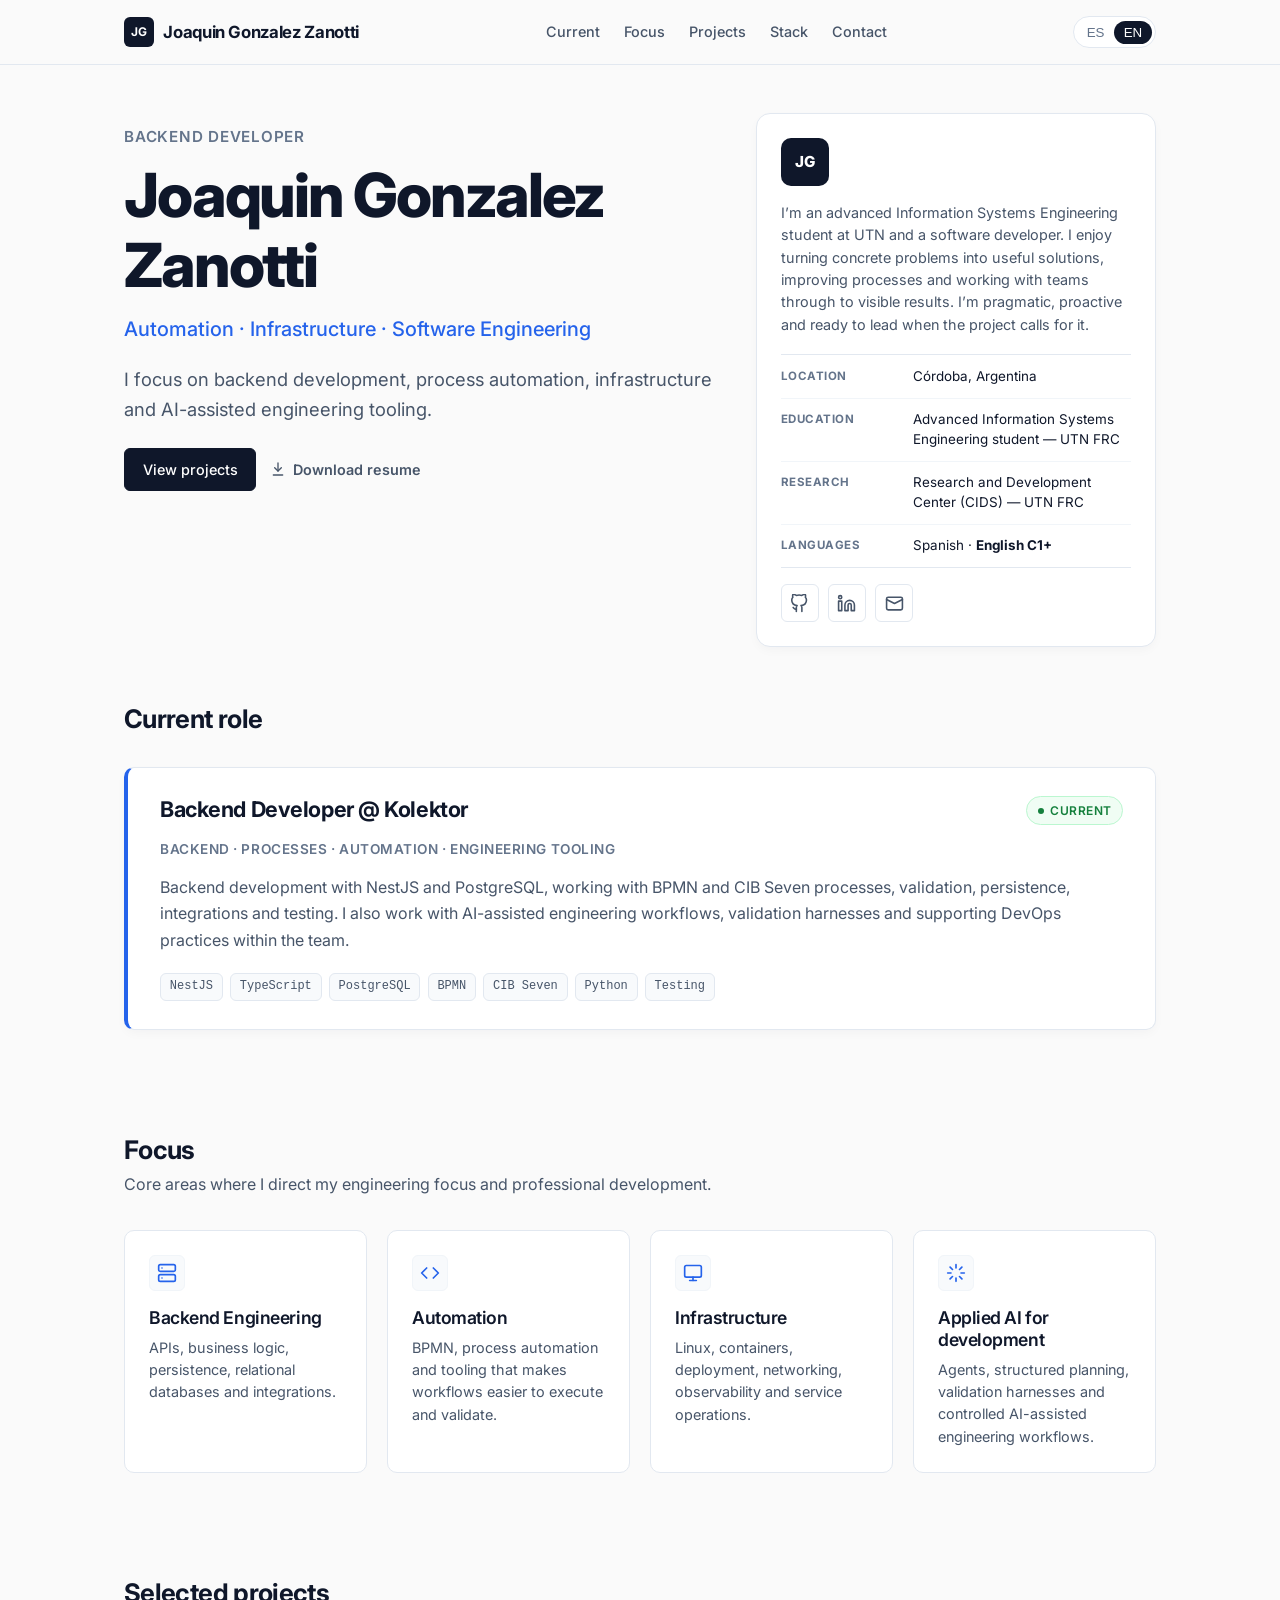
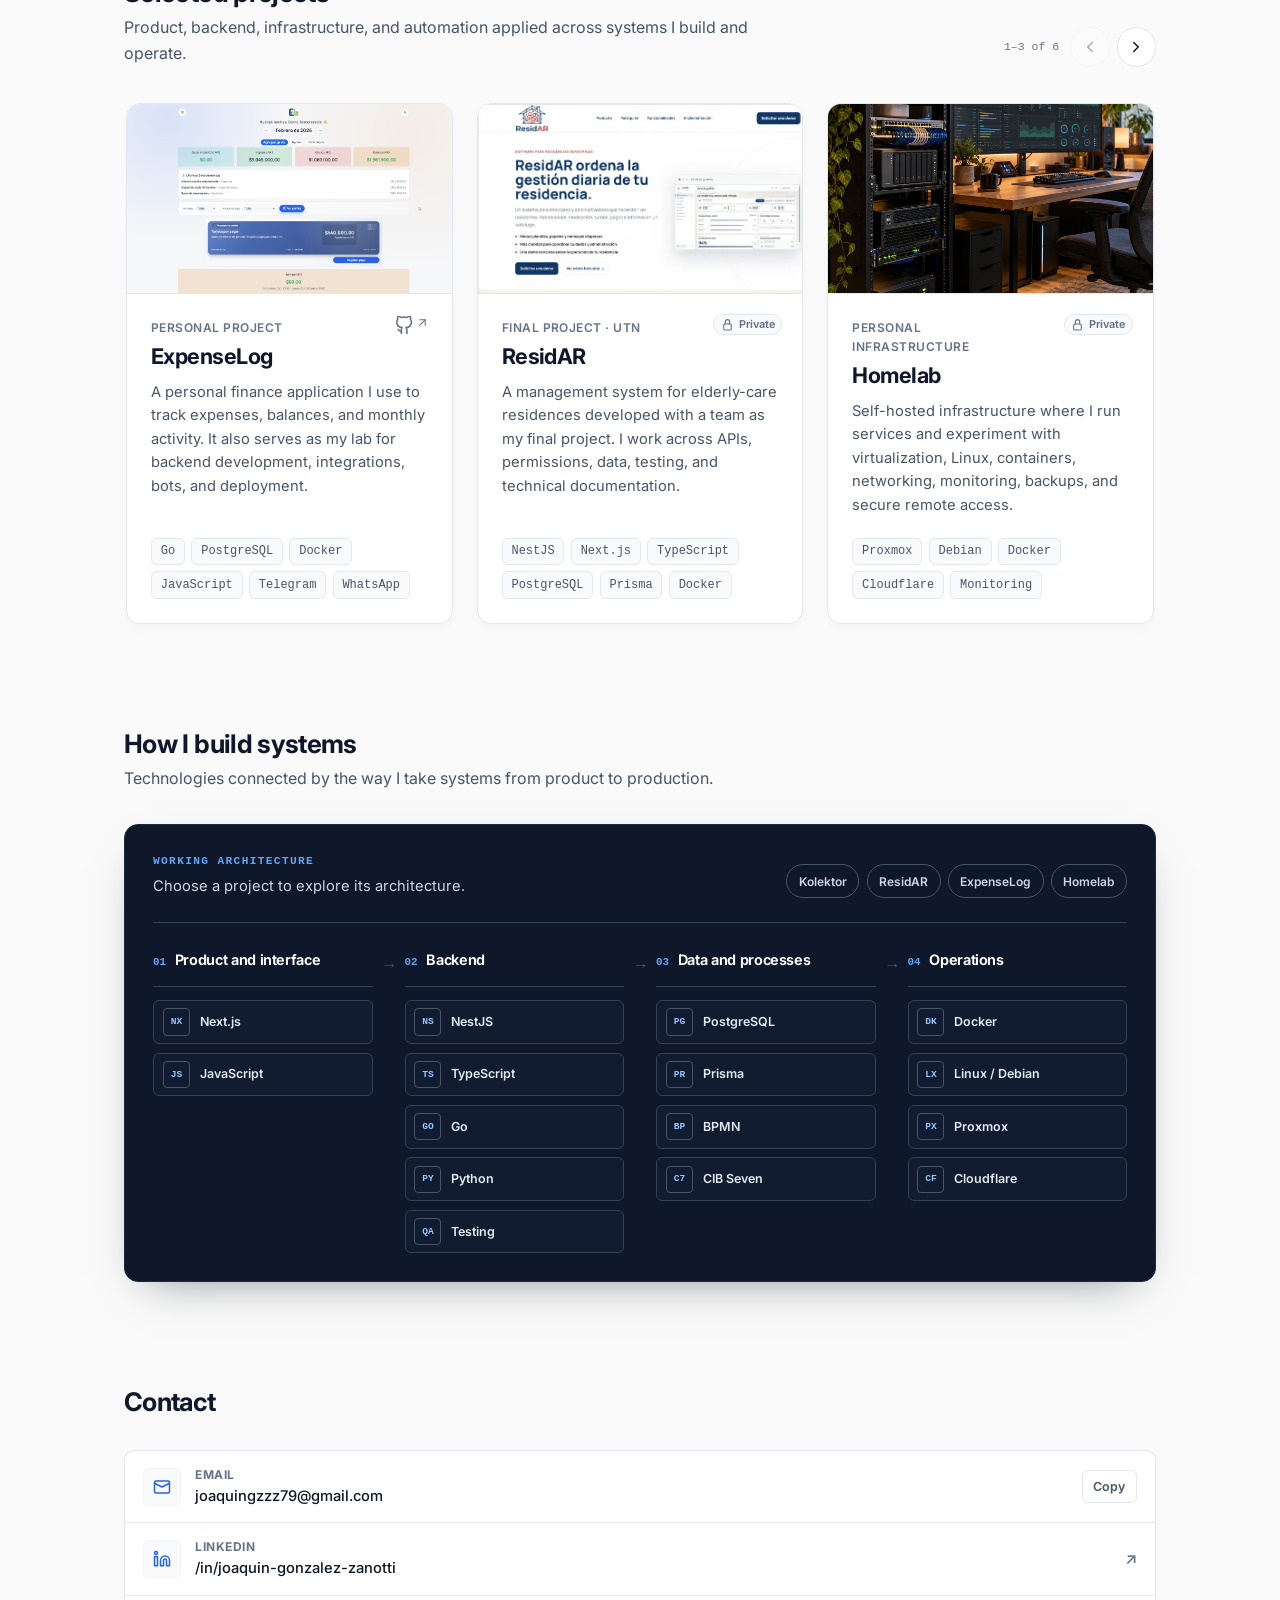
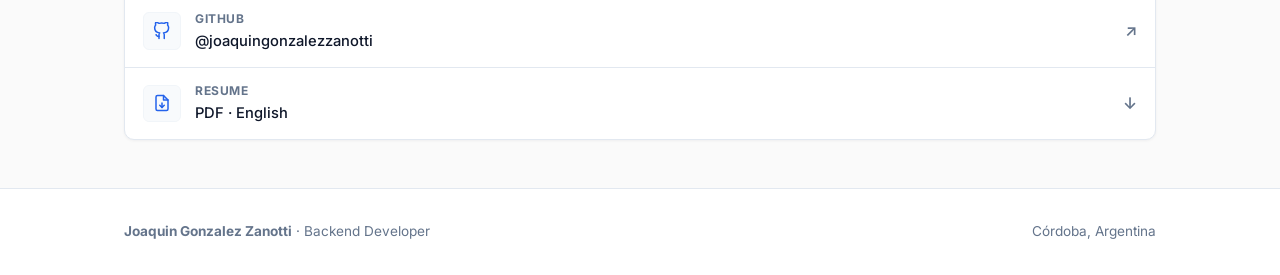
==== commit e3363747: "rewrite professional profile summary" ====
--- a/en/index.html
+++ b/en/index.html
@@ -175,7 +175,7 @@
           <aside id="about" class="profile-card" aria-label="Professional profile">
             <div class="profile-monogram" aria-hidden="true">JG</div>
             <p class="profile-summary">
-              I’m a software developer based in Córdoba, Argentina. I’m interested in how backend systems, data, infrastructure, automation and software engineering practices fit together.
+              I’m an advanced Information Systems Engineering student at UTN and a software developer. I enjoy turning concrete problems into useful solutions, improving processes and working with teams through to visible results. I’m pragmatic, proactive and ready to lead when the project calls for it.
             </p>
             <dl class="profile-details">
               <div class="profile-detail-row">
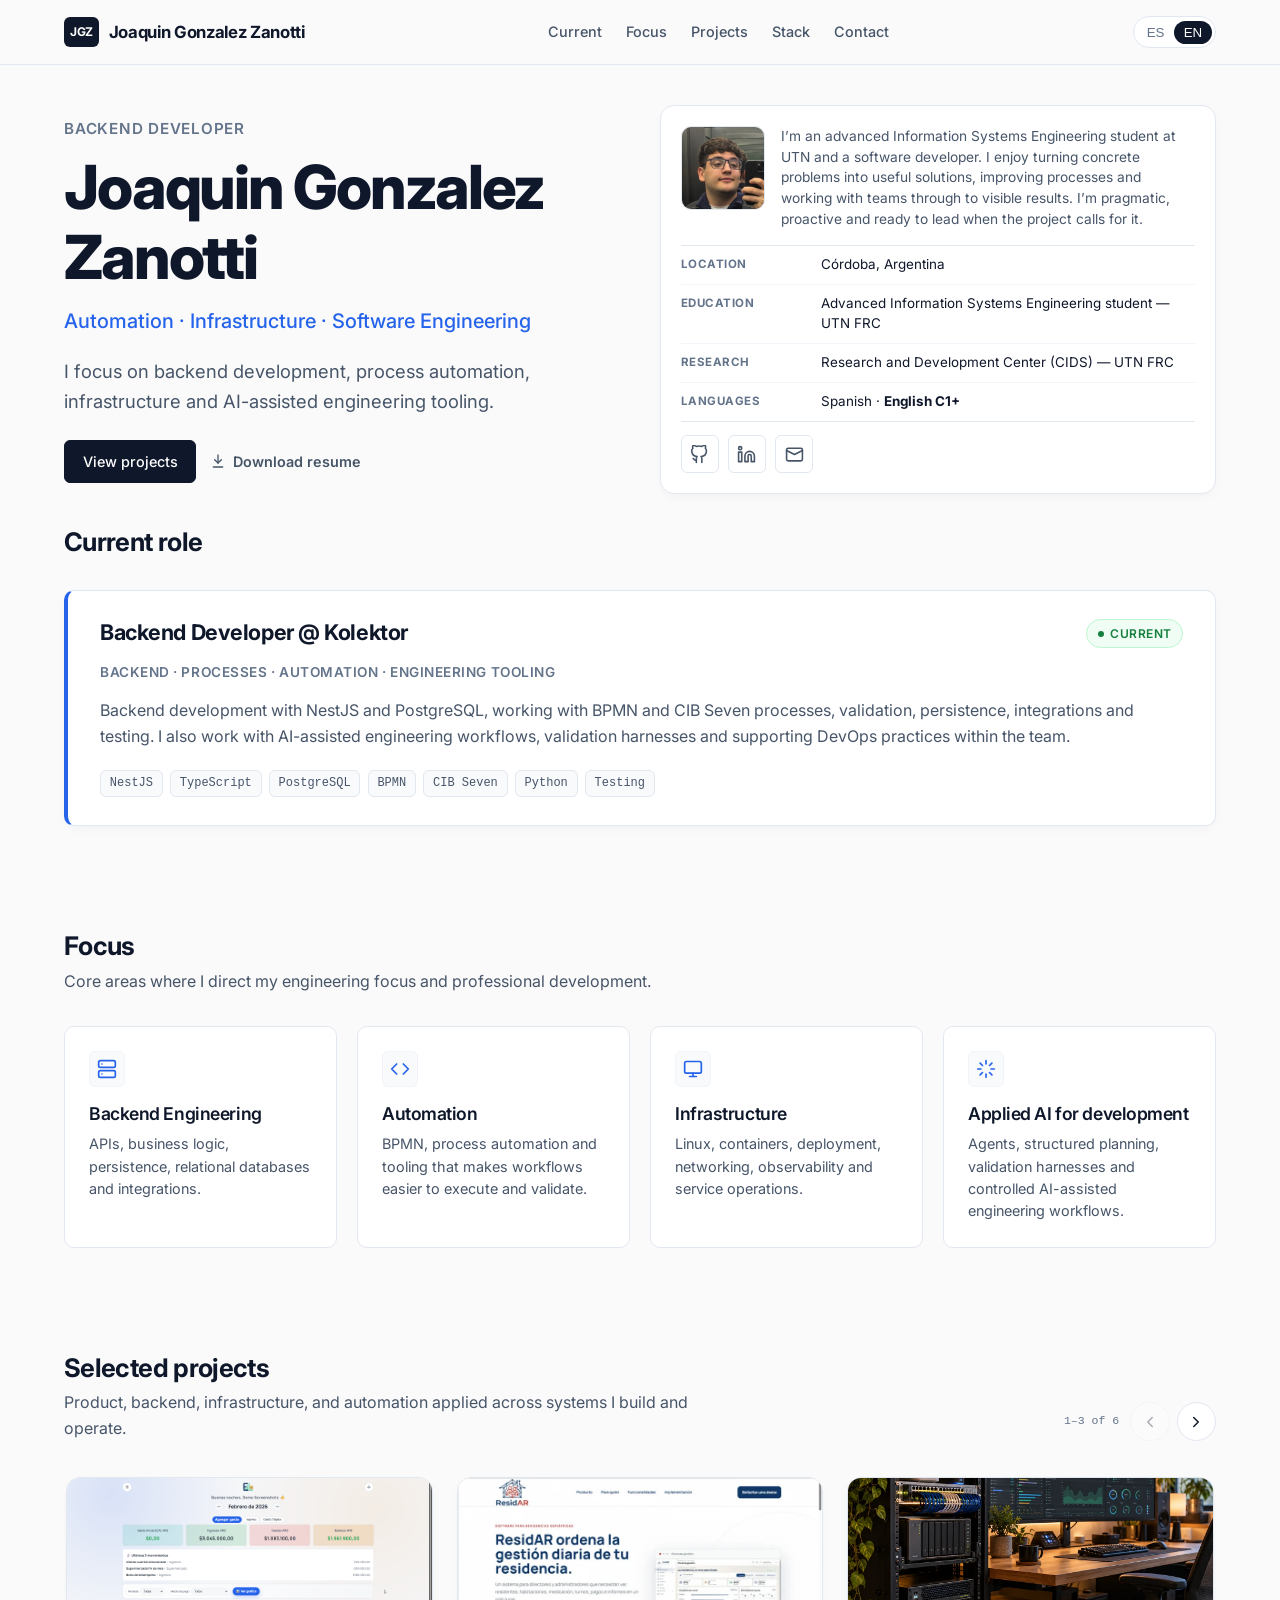
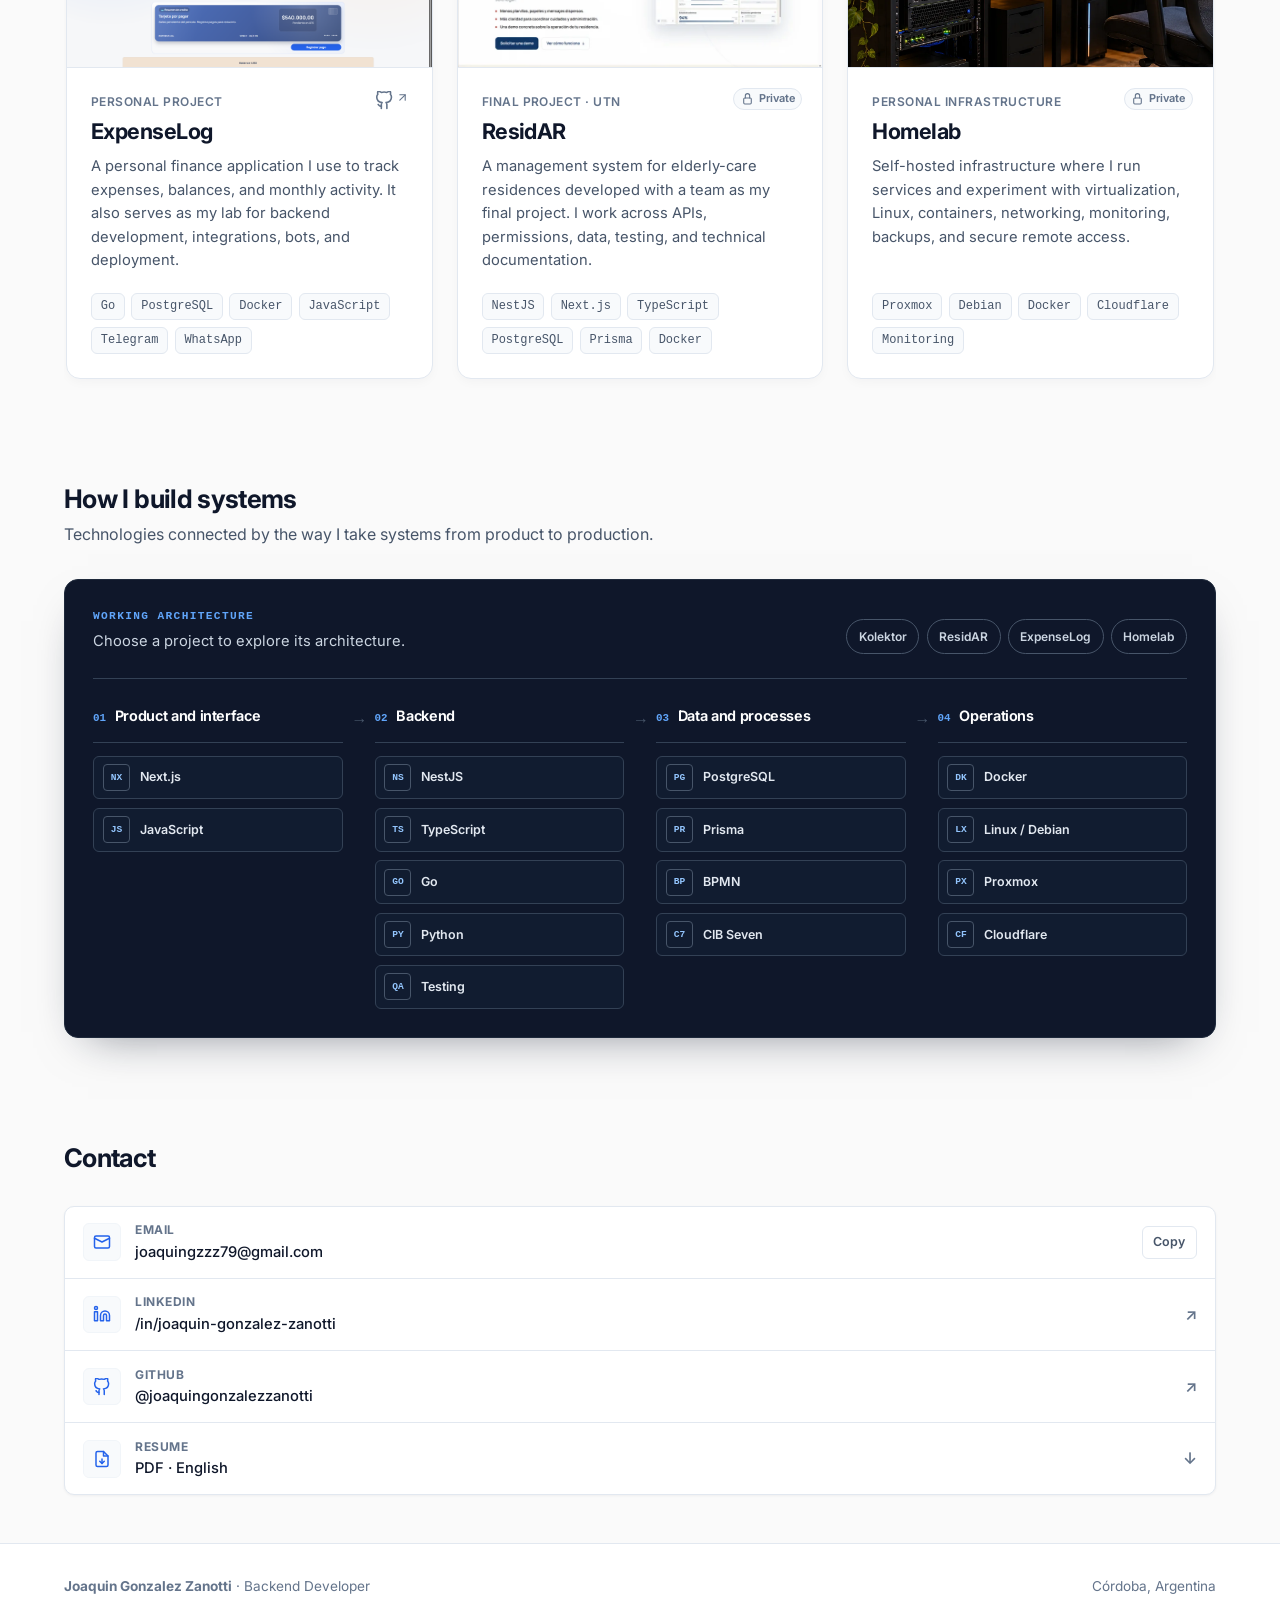
==== commit 11746fbe: "refine hero layout and add profile photo" ====
--- a/en/index.html
+++ b/en/index.html
@@ -102,7 +102,7 @@
     <header class="site-header">
       <div class="container site-nav">
         <a href="/en/" class="nav-brand" aria-label="Joaquin Gonzalez Zanotti">
-          <span class="nav-brand-badge">JG</span>
+          <span class="nav-brand-badge">JGZ</span>
           <span class="nav-brand-name">Joaquin Gonzalez Zanotti</span>
         </a>
 
@@ -173,10 +173,20 @@
           </div>
 
           <aside id="about" class="profile-card" aria-label="Professional profile">
-            <div class="profile-monogram" aria-hidden="true">JG</div>
-            <p class="profile-summary">
-              I’m an advanced Information Systems Engineering student at UTN and a software developer. I enjoy turning concrete problems into useful solutions, improving processes and working with teams through to visible results. I’m pragmatic, proactive and ready to lead when the project calls for it.
-            </p>
+            <div class="profile-intro">
+              <img
+                class="profile-photo"
+                src="/assets/profile/joaquin-gonzalez-zanotti.webp"
+                alt="Joaquin Gonzalez Zanotti"
+                width="512"
+                height="512"
+                decoding="async"
+                fetchpriority="high"
+              >
+              <p class="profile-summary">
+                I’m an advanced Information Systems Engineering student at UTN and a software developer. I enjoy turning concrete problems into useful solutions, improving processes and working with teams through to visible results. I’m pragmatic, proactive and ready to lead when the project calls for it.
+              </p>
+            </div>
             <dl class="profile-details">
               <div class="profile-detail-row">
                 <dt>Location</dt>
--- a/assets/css/site.css
+++ b/assets/css/site.css
@@ -38,7 +38,7 @@
   --shadow-card: 0 4px 12px -2px rgba(15, 23, 42, 0.04);
   --shadow-hover: 0 8px 20px -4px rgba(15, 23, 42, 0.08);
 
-  --max-width: 1080px;
+  --max-width: 1200px;
   --transition: 180ms cubic-bezier(0.16, 1, 0.3, 1);
 }
 
@@ -154,7 +154,7 @@
   display: inline-flex;
   align-items: center;
   justify-content: center;
-  width: 1.85rem;
+  width: 2.2rem;
   height: 1.85rem;
   background-color: var(--color-text-primary);
   color: #ffffff;
@@ -299,15 +299,15 @@
 
 /* Hero Section */
 .hero {
-  padding-top: 3rem;
-  padding-bottom: 2.5rem;
+  padding-top: 2.5rem;
+  padding-bottom: 1rem;
 }
 
 .hero-grid {
   display: grid;
-  grid-template-columns: minmax(0, 3fr) minmax(320px, 2fr);
-  align-items: start;
-  gap: 2rem;
+  grid-template-columns: minmax(0, 1fr) minmax(500px, 1fr);
+  align-items: stretch;
+  gap: 2.5rem;
 }
 
 .hero-copy {
@@ -369,32 +369,36 @@
 }
 
 .profile-card {
+  display: flex;
+  flex-direction: column;
   background-color: var(--color-surface);
   border: 1px solid var(--color-border);
   border-radius: var(--radius-lg);
-  padding: 1.5rem;
+  padding: 1.25rem;
   box-shadow: var(--shadow-card);
 }
 
-.profile-monogram {
-  display: inline-flex;
-  align-items: center;
-  justify-content: center;
-  width: 3rem;
-  height: 3rem;
+.profile-intro {
+  display: grid;
+  grid-template-columns: 5.25rem minmax(0, 1fr);
+  align-items: start;
+  gap: 1rem;
   margin-bottom: 1rem;
+}
+
+.profile-photo {
+  display: block;
+  width: 5.25rem;
+  height: 5.25rem;
+  object-fit: cover;
   border-radius: var(--radius-md);
-  background-color: var(--color-text-primary);
-  color: var(--color-surface);
-  font-size: 0.95rem;
-  font-weight: 800;
-  letter-spacing: -0.03em;
+  border: 1px solid var(--color-border);
 }
 
 .profile-summary {
-  font-size: 0.9rem;
-  line-height: 1.55;
-  margin-bottom: 1.15rem;
+  font-size: 0.86rem;
+  line-height: 1.5;
+  margin-bottom: 0;
 }
 
 .profile-details {
@@ -404,9 +408,9 @@
 
 .profile-detail-row {
   display: grid;
-  grid-template-columns: minmax(7.25rem, max-content) minmax(0, 1fr);
+  grid-template-columns: minmax(7.75rem, max-content) minmax(0, 1fr);
   gap: 1rem;
-  padding: 0.72rem 0;
+  padding: 0.58rem 0;
   border-bottom: 1px solid var(--color-border-subtle);
 }
 
@@ -431,7 +435,7 @@
 .profile-links {
   display: flex;
   gap: 0.6rem;
-  padding-top: 1rem;
+  padding-top: 0.85rem;
 }
 
 .profile-links a {
@@ -1303,7 +1307,7 @@
 }
 
 /* Responsive Media Queries */
-@media (max-width: 992px) {
+@media (max-width: 1080px) {
   .hero-grid {
     grid-template-columns: 1fr;
   }
@@ -1311,6 +1315,9 @@
   .hero-copy {
     padding-top: 0;
   }
+}
+
+@media (max-width: 992px) {
 
   .focus-grid {
     grid-template-columns: repeat(2, 1fr);
@@ -1411,6 +1418,16 @@
     gap: 0.2rem;
   }
 
+  .profile-intro {
+    grid-template-columns: 4.25rem minmax(0, 1fr);
+    gap: 0.85rem;
+  }
+
+  .profile-photo {
+    width: 4.25rem;
+    height: 4.25rem;
+  }
+
   .currently-role-title-inline {
     font-size: clamp(0.95rem, 4.8vw, 1.35rem);
   }
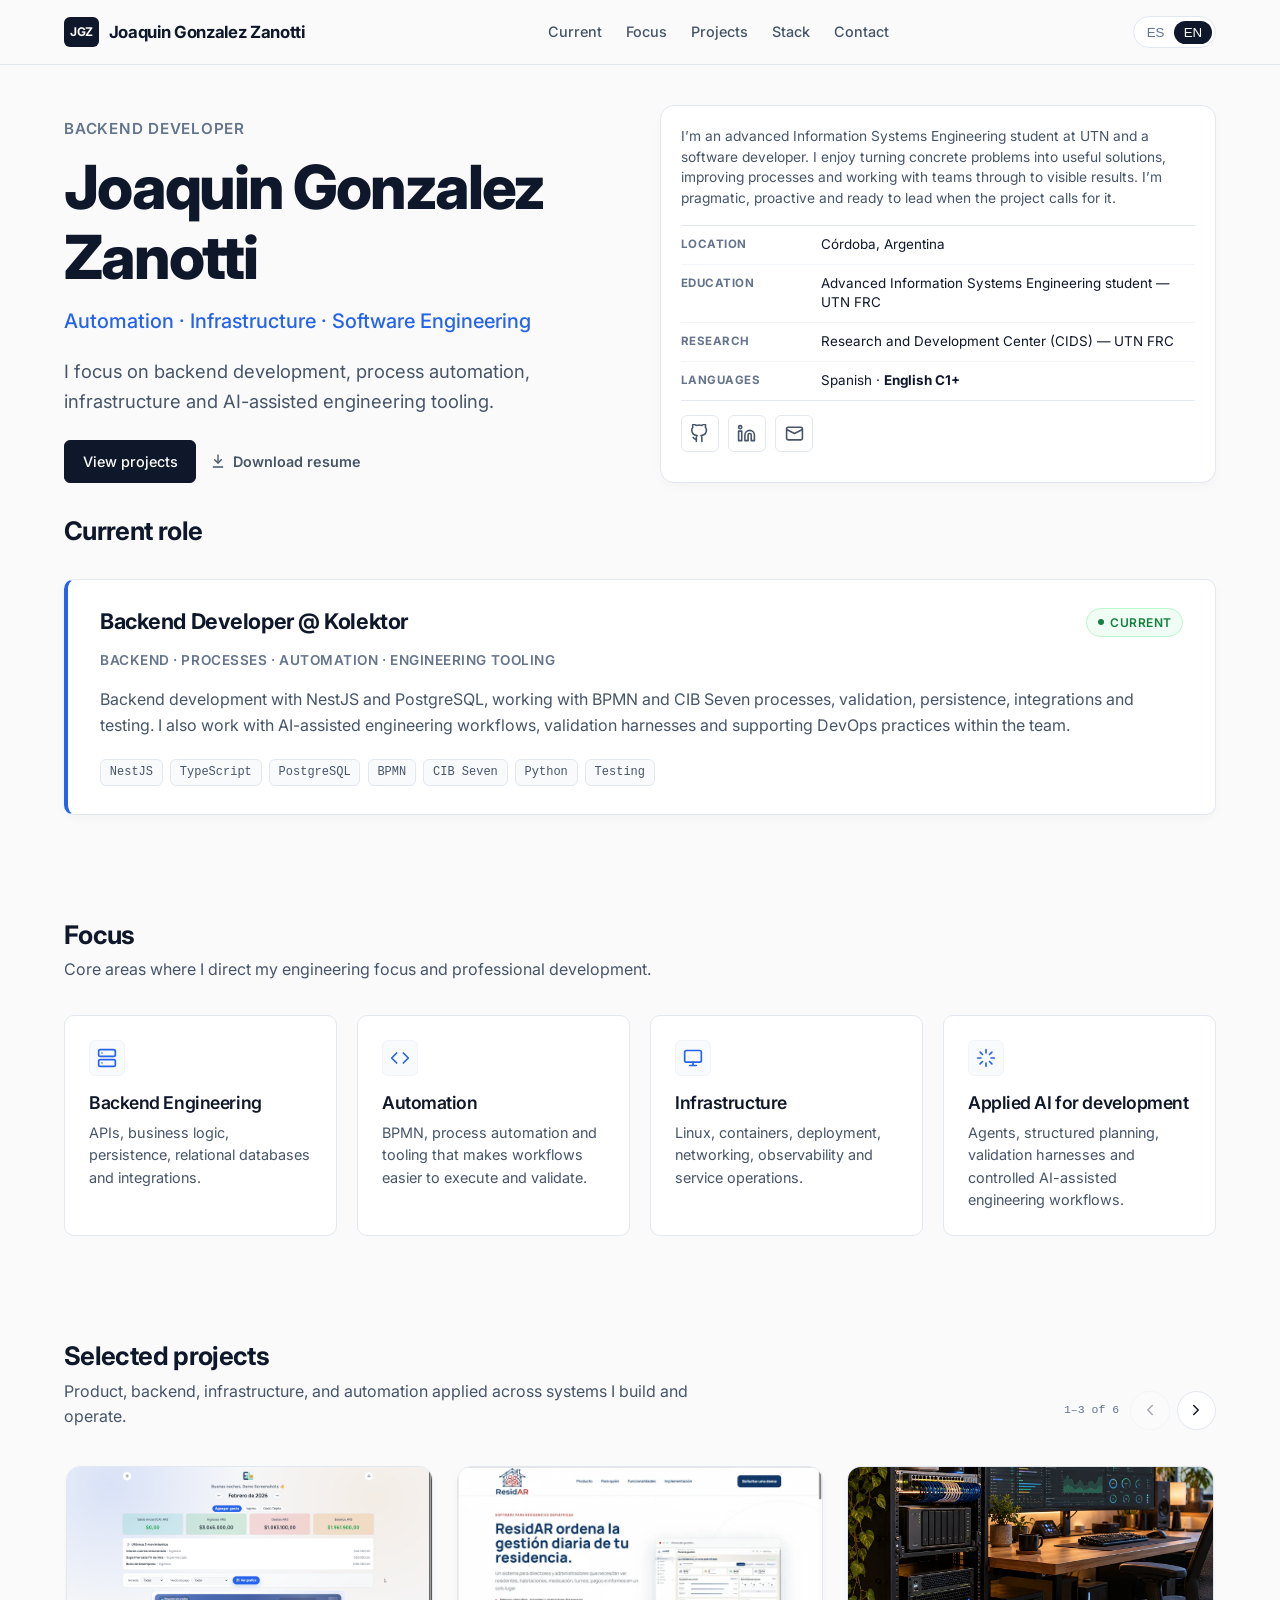
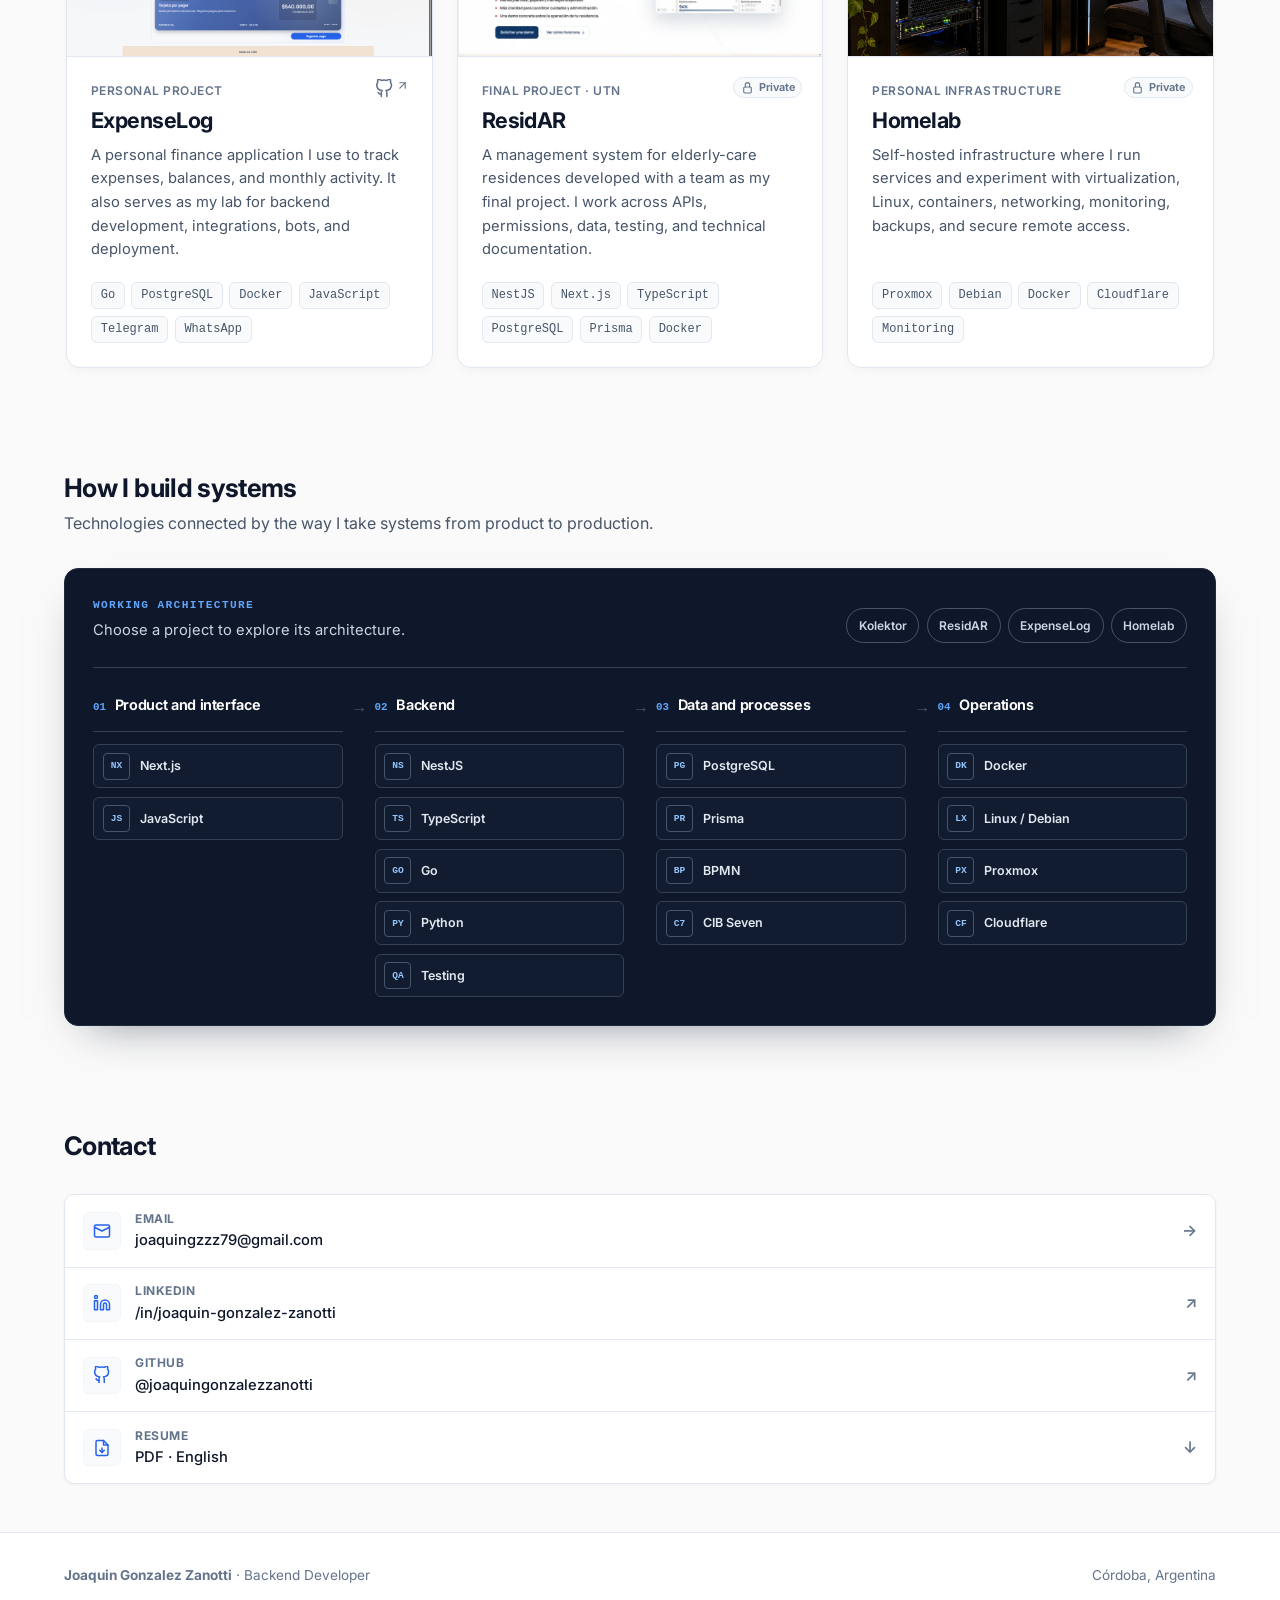
==== commit b03708ea: "simplify profile card and contact flow" ====
--- a/en/index.html
+++ b/en/index.html
@@ -173,20 +173,9 @@
           </div>
 
           <aside id="about" class="profile-card" aria-label="Professional profile">
-            <div class="profile-intro">
-              <img
-                class="profile-photo"
-                src="/assets/profile/joaquin-gonzalez-zanotti.webp"
-                alt="Joaquin Gonzalez Zanotti"
-                width="512"
-                height="512"
-                decoding="async"
-                fetchpriority="high"
-              >
-              <p class="profile-summary">
-                I’m an advanced Information Systems Engineering student at UTN and a software developer. I enjoy turning concrete problems into useful solutions, improving processes and working with teams through to visible results. I’m pragmatic, proactive and ready to lead when the project calls for it.
-              </p>
-            </div>
+            <p class="profile-summary">
+              I’m an advanced Information Systems Engineering student at UTN and a software developer. I enjoy turning concrete problems into useful solutions, improving processes and working with teams through to visible results. I’m pragmatic, proactive and ready to lead when the project calls for it.
+            </p>
             <dl class="profile-details">
               <div class="profile-detail-row">
                 <dt>Location</dt>
@@ -577,8 +566,8 @@
               <li class="contact-row">
                 <span class="contact-icon" aria-hidden="true"><svg width="18" height="18" viewBox="0 0 24 24" fill="none" stroke="currentColor" stroke-width="2" stroke-linecap="round" stroke-linejoin="round"><rect width="20" height="16" x="2" y="4" rx="2"></rect><path d="m22 7-10 5L2 7"></path></svg></span>
                 <span class="contact-main"><span class="contact-label">Email</span><span class="contact-value">joaquingzzz79@gmail.com</span></span>
+                <span class="contact-action" aria-hidden="true">→</span>
                 <a class="contact-row-link" href="mailto:joaquingzzz79@gmail.com" data-contact-modal-open aria-label="Open contact form"></a>
-                <button type="button" class="contact-copy-button" data-copy-email="joaquingzzz79@gmail.com" data-copy-label="Copy" data-copied-label="Copied ✓" aria-label="Copy email" hidden><span data-copy-status aria-live="polite">Copy</span></button>
               </li>
               <li class="contact-row">
                 <span class="contact-icon" aria-hidden="true"><svg width="18" height="18" viewBox="0 0 24 24" fill="none" stroke="currentColor" stroke-width="2" stroke-linecap="round" stroke-linejoin="round"><path d="M16 8a6 6 0 0 1 6 6v7h-4v-7a2 2 0 0 0-4 0v7h-4v-7a6 6 0 0 1 6-6z"></path><rect width="4" height="12" x="2" y="9"></rect><circle cx="4" cy="4" r="2"></circle></svg></span>
@@ -616,6 +605,13 @@
             <svg width="20" height="20" viewBox="0 0 24 24" fill="none" stroke="currentColor" stroke-width="2" stroke-linecap="round" aria-hidden="true"><path d="M18 6 6 18"></path><path d="m6 6 12 12"></path></svg>
           </button>
         </div>
+        <div class="contact-dialog-email">
+          <div>
+            <span>My email</span>
+            <strong>joaquingzzz79@gmail.com</strong>
+          </div>
+          <button type="button" class="contact-copy-button" data-copy-email="joaquingzzz79@gmail.com" data-copy-label="Copy" data-copied-label="Copied ✓" aria-label="Copy email" hidden><span data-copy-status aria-live="polite">Copy</span></button>
+        </div>
         <form
           class="contact-form"
           action="https://formspree.io/f/mkoogrok"
--- a/assets/css/site.css
+++ b/assets/css/site.css
@@ -378,27 +378,10 @@
   box-shadow: var(--shadow-card);
 }
 
-.profile-intro {
-  display: grid;
-  grid-template-columns: 5.25rem minmax(0, 1fr);
-  align-items: start;
-  gap: 1rem;
-  margin-bottom: 1rem;
-}
-
-.profile-photo {
-  display: block;
-  width: 5.25rem;
-  height: 5.25rem;
-  object-fit: cover;
-  border-radius: var(--radius-md);
-  border: 1px solid var(--color-border);
-}
-
 .profile-summary {
   font-size: 0.86rem;
   line-height: 1.5;
-  margin-bottom: 0;
+  margin-bottom: 1rem;
 }
 
 .profile-details {
@@ -1170,6 +1153,37 @@
   font-size: 0.92rem;
 }
 
+.contact-dialog-email {
+  display: flex;
+  align-items: center;
+  justify-content: space-between;
+  gap: 1rem;
+  margin-bottom: 1rem;
+  padding: 0.75rem 0.85rem;
+  border: 1px solid var(--color-border-subtle);
+  border-radius: var(--radius-sm);
+  background-color: var(--color-surface-subtle);
+}
+
+.contact-dialog-email > div {
+  display: grid;
+  gap: 0.12rem;
+  min-width: 0;
+}
+
+.contact-dialog-email > div > span {
+  color: var(--color-text-muted);
+  font-size: 0.7rem;
+  font-weight: 700;
+  letter-spacing: 0.04em;
+  text-transform: uppercase;
+}
+
+.contact-dialog-email strong {
+  overflow-wrap: anywhere;
+  font-size: 0.88rem;
+}
+
 .contact-dialog-close {
   display: inline-flex;
   align-items: center;
@@ -1418,16 +1432,6 @@
     gap: 0.2rem;
   }
 
-  .profile-intro {
-    grid-template-columns: 4.25rem minmax(0, 1fr);
-    gap: 0.85rem;
-  }
-
-  .profile-photo {
-    width: 4.25rem;
-    height: 4.25rem;
-  }
-
   .currently-role-title-inline {
     font-size: clamp(0.95rem, 4.8vw, 1.35rem);
   }
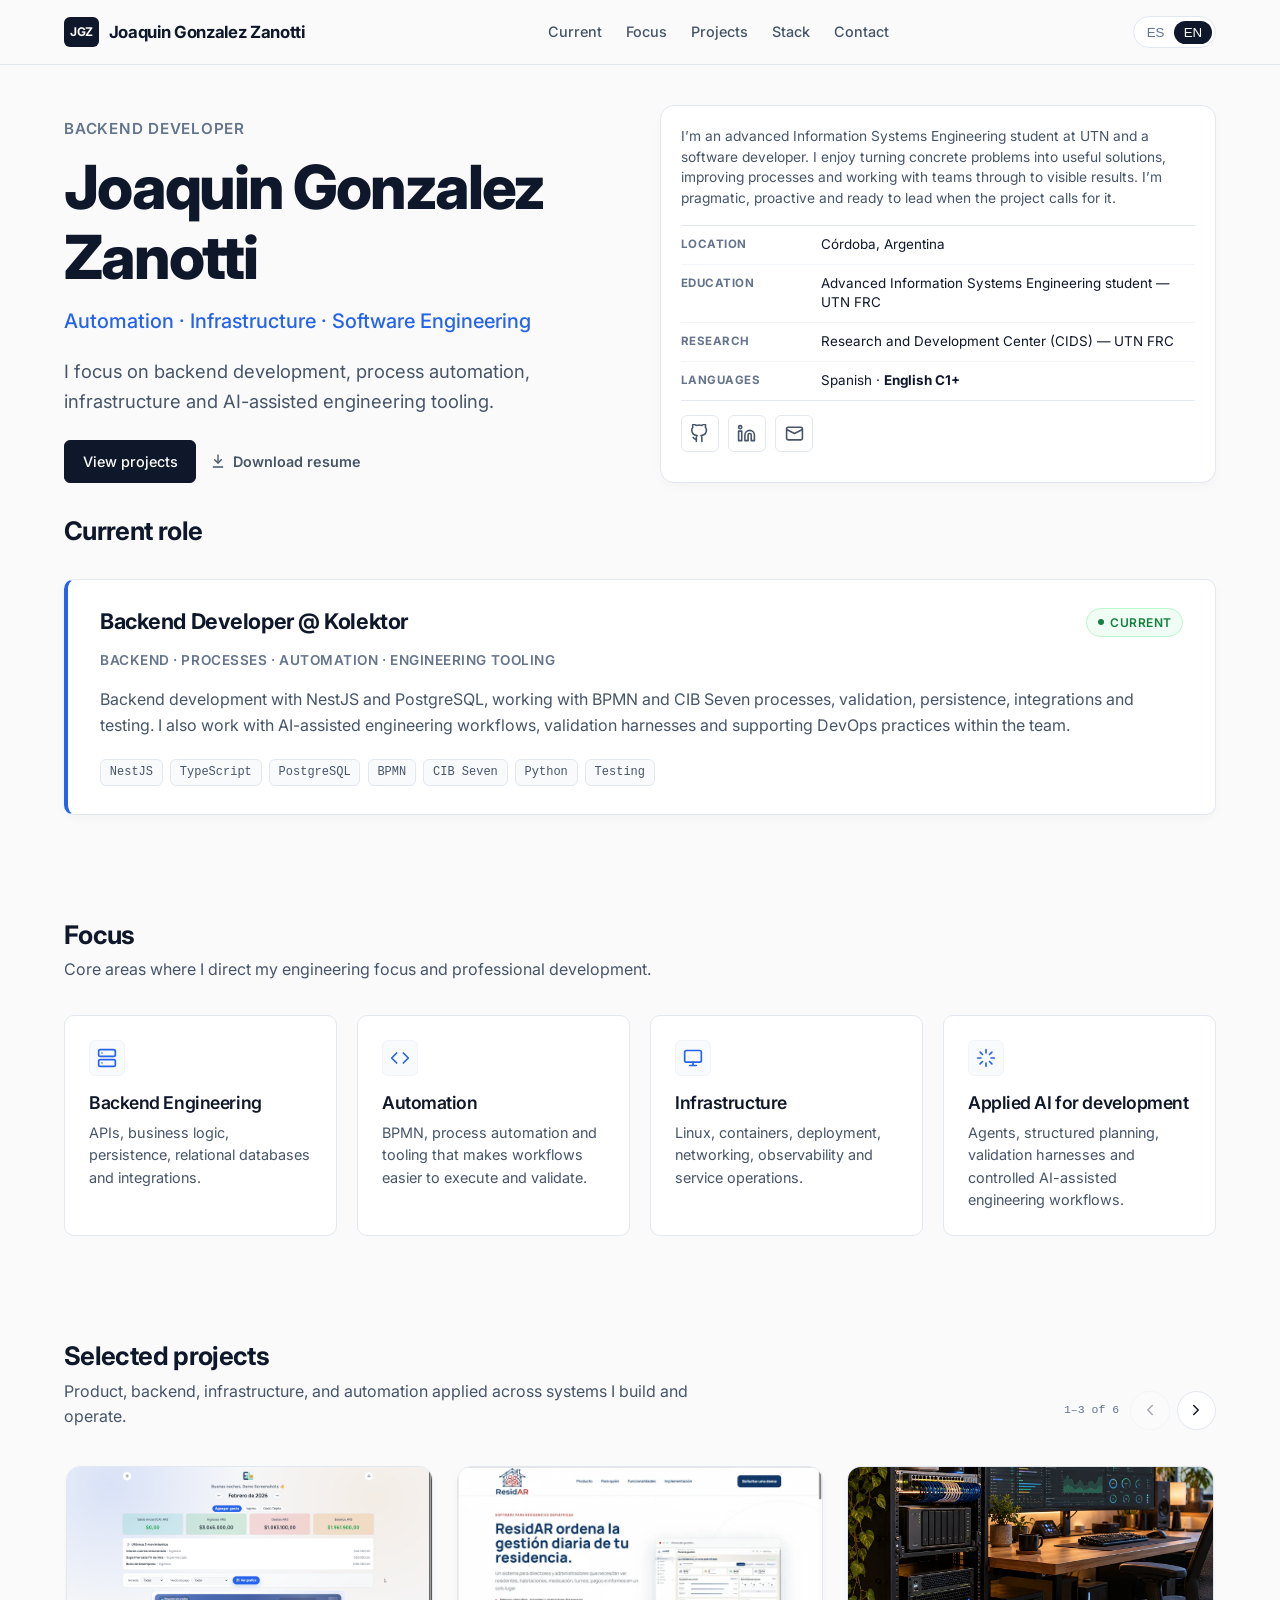
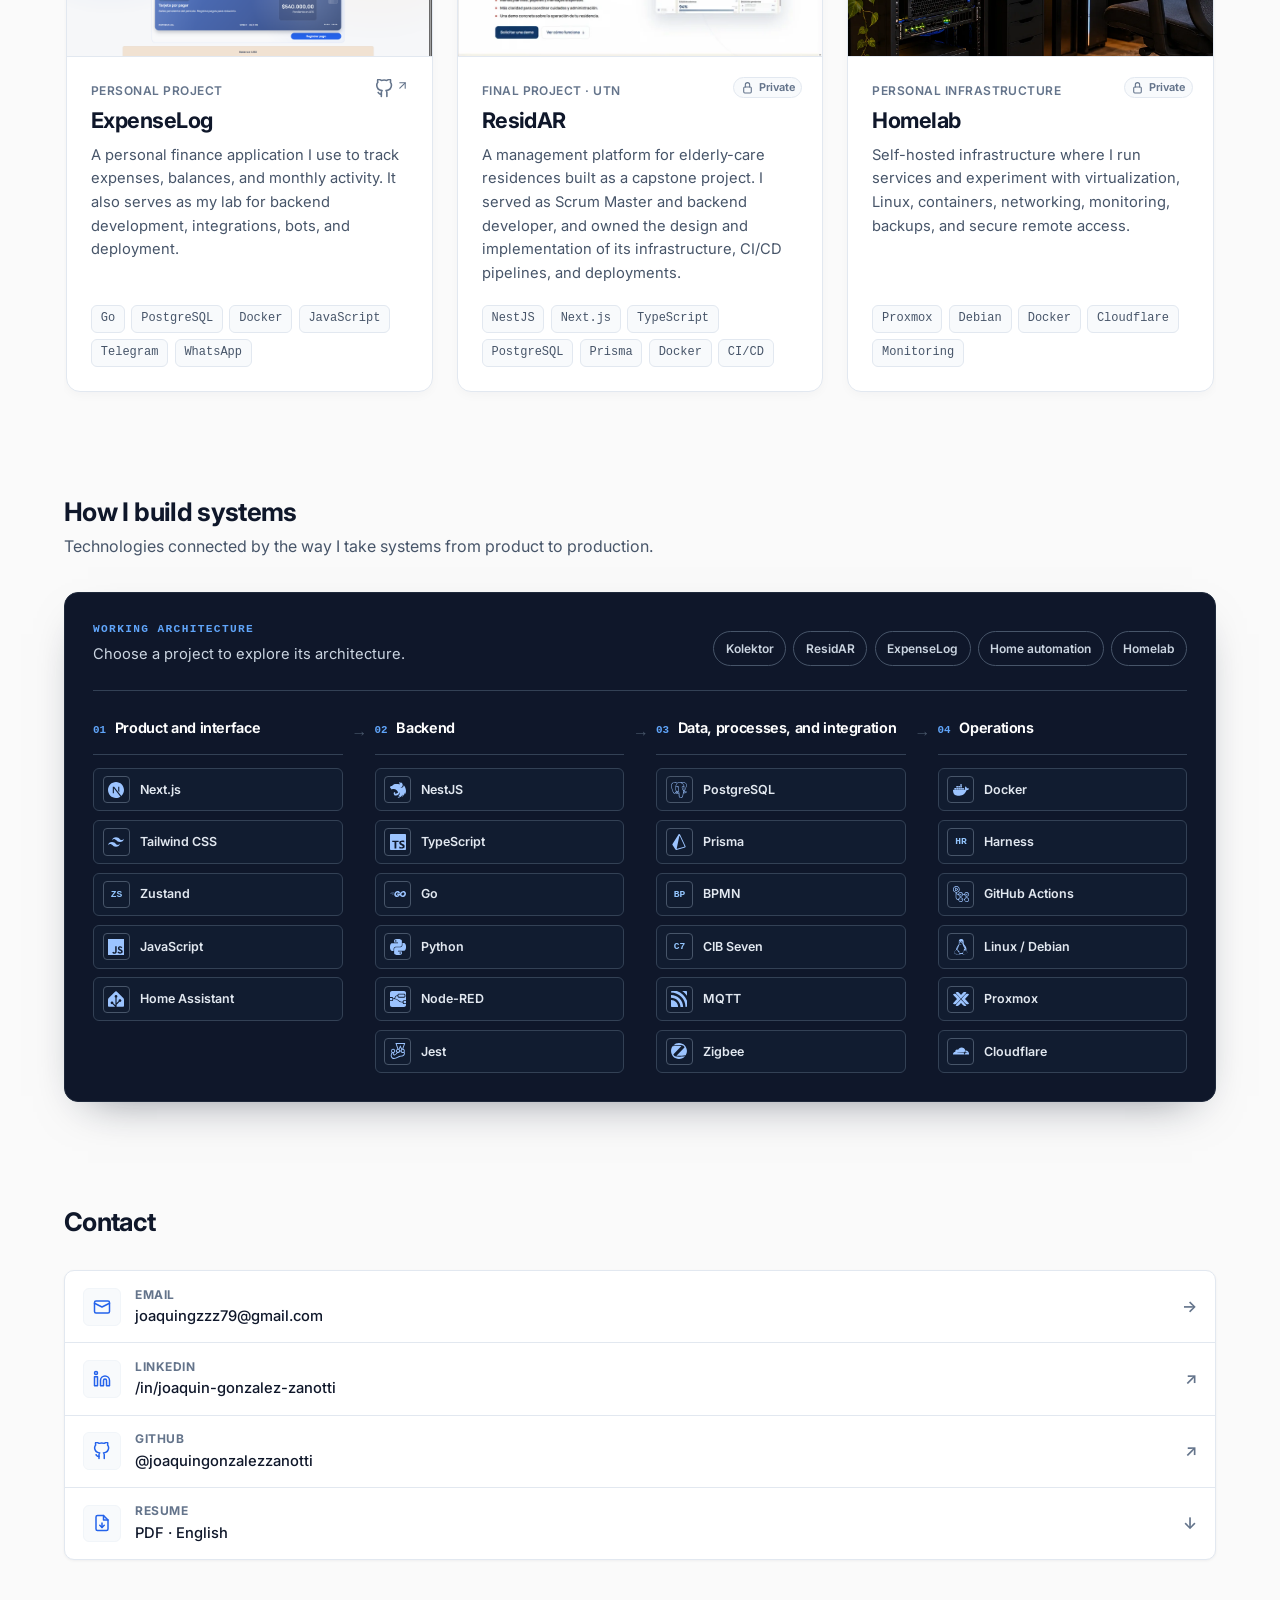
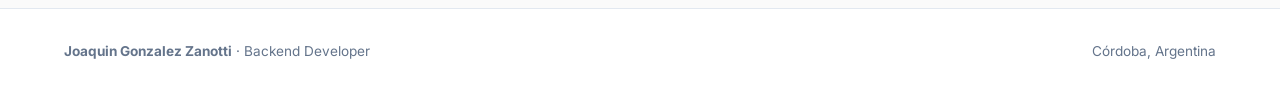
==== commit 77546244: "expand stack architecture and ResidAR role" ====
--- a/en/index.html
+++ b/en/index.html
@@ -344,7 +344,7 @@
                   <span class="project-repository-private" aria-label="Private repository" title="Private repository"><svg width="13" height="13" viewBox="0 0 24 24" fill="none" stroke="currentColor" stroke-width="2" stroke-linecap="round" stroke-linejoin="round" aria-hidden="true"><rect width="14" height="11" x="5" y="11" rx="2" ry="2"></rect><path d="M8 11V7a4 4 0 0 1 8 0v4"></path></svg><span>Private</span></span>
                   <span class="project-card-badge">Final project · UTN</span>
                   <h3 class="project-card-title">ResidAR</h3>
-                  <p class="project-card-desc">A management system for elderly-care residences developed with a team as my final project. I work across APIs, permissions, data, testing, and technical documentation.</p>
+                  <p class="project-card-desc">A management platform for elderly-care residences built as a capstone project. I served as Scrum Master and backend developer, and owned the design and implementation of its infrastructure, CI/CD pipelines, and deployments.</p>
                   <div class="project-card-stack">
                     <span class="chip">NestJS</span>
                     <span class="chip">Next.js</span>
@@ -352,6 +352,7 @@
                     <span class="chip">PostgreSQL</span>
                     <span class="chip">Prisma</span>
                     <span class="chip">Docker</span>
+                    <span class="chip">CI/CD</span>
                   </div>
                 </div>
               </article>
@@ -453,66 +454,83 @@
                 <button type="button" class="stack-filter" data-stack-filter="kolektor" data-stack-summary="Business processes, backend, and data integration." aria-pressed="false">Kolektor</button>
                 <button type="button" class="stack-filter" data-stack-filter="residar" data-stack-summary="Web product, API, and persistence for operational management." aria-pressed="false">ResidAR</button>
                 <button type="button" class="stack-filter" data-stack-filter="expenselog" data-stack-summary="A Go service for tracking and analyzing personal finances." aria-pressed="false">ExpenseLog</button>
+                <button type="button" class="stack-filter" data-stack-filter="domotica" data-stack-summary="Local automation with sensors, protocols, and integrations built around Home Assistant." aria-pressed="false">Home automation</button>
                 <button type="button" class="stack-filter" data-stack-filter="homelab" data-stack-summary="Self-hosted infrastructure: virtualization, containers, and networking." aria-pressed="false">Homelab</button>
               </div>
             </div>
             <div class="stack-map" style="--stack-layer-count: 4">
-              <article class="stack-layer" data-used="residar expenselog">
+              <article class="stack-layer" data-used="residar expenselog domotica">
                 <div class="stack-layer-heading">
                   <span class="stack-layer-index" aria-hidden="true">01</span>
                   <h3>Product and interface</h3>
                 </div>
                 <div class="stack-nodes">
                   <div class="stack-node" data-used="residar">
-                    <span class="stack-node-mark" aria-hidden="true">NX</span>
+                    <span class="stack-node-mark" aria-hidden="true"><img src="/assets/icons/stack/nextdotjs.svg" alt=""></span>
                     <span class="stack-node-name">Next.js</span>
                   </div>
+                  <div class="stack-node" data-used="residar">
+                    <span class="stack-node-mark" aria-hidden="true"><img src="/assets/icons/stack/tailwindcss.svg" alt=""></span>
+                    <span class="stack-node-name">Tailwind CSS</span>
+                  </div>
+                  <div class="stack-node" data-used="residar">
+                    <span class="stack-node-mark" aria-hidden="true">ZS</span>
+                    <span class="stack-node-name">Zustand</span>
+                  </div>
                   <div class="stack-node" data-used="expenselog">
-                    <span class="stack-node-mark" aria-hidden="true">JS</span>
+                    <span class="stack-node-mark" aria-hidden="true"><img src="/assets/icons/stack/javascript.svg" alt=""></span>
                     <span class="stack-node-name">JavaScript</span>
                   </div>
-                </div>
-              </article>
-              <article class="stack-layer" data-used="kolektor residar expenselog">
+                  <div class="stack-node" data-used="domotica">
+                    <span class="stack-node-mark" aria-hidden="true"><img src="/assets/icons/stack/homeassistant.svg" alt=""></span>
+                    <span class="stack-node-name">Home Assistant</span>
+                  </div>
+                </div>
+              </article>
+              <article class="stack-layer" data-used="kolektor residar expenselog domotica">
                 <div class="stack-layer-heading">
                   <span class="stack-layer-index" aria-hidden="true">02</span>
                   <h3>Backend</h3>
                 </div>
                 <div class="stack-nodes">
                   <div class="stack-node" data-used="kolektor residar">
-                    <span class="stack-node-mark" aria-hidden="true">NS</span>
+                    <span class="stack-node-mark" aria-hidden="true"><img src="/assets/icons/stack/nestjs.svg" alt=""></span>
                     <span class="stack-node-name">NestJS</span>
                   </div>
                   <div class="stack-node" data-used="kolektor residar">
-                    <span class="stack-node-mark" aria-hidden="true">TS</span>
+                    <span class="stack-node-mark" aria-hidden="true"><img src="/assets/icons/stack/typescript.svg" alt=""></span>
                     <span class="stack-node-name">TypeScript</span>
                   </div>
                   <div class="stack-node" data-used="expenselog">
-                    <span class="stack-node-mark" aria-hidden="true">GO</span>
+                    <span class="stack-node-mark" aria-hidden="true"><img src="/assets/icons/stack/go.svg" alt=""></span>
                     <span class="stack-node-name">Go</span>
                   </div>
+                  <div class="stack-node" data-used="kolektor domotica">
+                    <span class="stack-node-mark" aria-hidden="true"><img src="/assets/icons/stack/python.svg" alt=""></span>
+                    <span class="stack-node-name">Python</span>
+                  </div>
+                  <div class="stack-node" data-used="domotica">
+                    <span class="stack-node-mark" aria-hidden="true"><img src="/assets/icons/stack/nodered.svg" alt=""></span>
+                    <span class="stack-node-name">Node-RED</span>
+                  </div>
                   <div class="stack-node" data-used="kolektor">
-                    <span class="stack-node-mark" aria-hidden="true">PY</span>
-                    <span class="stack-node-name">Python</span>
-                  </div>
-                  <div class="stack-node" data-used="kolektor">
-                    <span class="stack-node-mark" aria-hidden="true">QA</span>
-                    <span class="stack-node-name">Testing</span>
-                  </div>
-                </div>
-              </article>
-              <article class="stack-layer" data-used="kolektor residar expenselog">
+                    <span class="stack-node-mark" aria-hidden="true"><img src="/assets/icons/stack/jest.svg" alt=""></span>
+                    <span class="stack-node-name">Jest</span>
+                  </div>
+                </div>
+              </article>
+              <article class="stack-layer" data-used="kolektor residar expenselog domotica">
                 <div class="stack-layer-heading">
                   <span class="stack-layer-index" aria-hidden="true">03</span>
-                  <h3>Data and processes</h3>
+                  <h3>Data, processes, and integration</h3>
                 </div>
                 <div class="stack-nodes">
                   <div class="stack-node" data-used="kolektor residar expenselog">
-                    <span class="stack-node-mark" aria-hidden="true">PG</span>
+                    <span class="stack-node-mark" aria-hidden="true"><img src="/assets/icons/stack/postgresql.svg" alt=""></span>
                     <span class="stack-node-name">PostgreSQL</span>
                   </div>
                   <div class="stack-node" data-used="residar">
-                    <span class="stack-node-mark" aria-hidden="true">PR</span>
+                    <span class="stack-node-mark" aria-hidden="true"><img src="/assets/icons/stack/prisma.svg" alt=""></span>
                     <span class="stack-node-name">Prisma</span>
                   </div>
                   <div class="stack-node" data-used="kolektor">
@@ -523,28 +541,44 @@
                     <span class="stack-node-mark" aria-hidden="true">C7</span>
                     <span class="stack-node-name">CIB Seven</span>
                   </div>
-                </div>
-              </article>
-              <article class="stack-layer" data-used="residar expenselog homelab">
+                  <div class="stack-node" data-used="domotica">
+                    <span class="stack-node-mark" aria-hidden="true"><img src="/assets/icons/stack/mqtt.svg" alt=""></span>
+                    <span class="stack-node-name">MQTT</span>
+                  </div>
+                  <div class="stack-node" data-used="domotica">
+                    <span class="stack-node-mark" aria-hidden="true"><img src="/assets/icons/stack/zigbee.svg" alt=""></span>
+                    <span class="stack-node-name">Zigbee</span>
+                  </div>
+                </div>
+              </article>
+              <article class="stack-layer" data-used="kolektor residar expenselog homelab domotica">
                 <div class="stack-layer-heading">
                   <span class="stack-layer-index" aria-hidden="true">04</span>
                   <h3>Operations</h3>
                 </div>
                 <div class="stack-nodes">
-                  <div class="stack-node" data-used="residar expenselog homelab">
-                    <span class="stack-node-mark" aria-hidden="true">DK</span>
+                  <div class="stack-node" data-used="kolektor residar expenselog homelab domotica">
+                    <span class="stack-node-mark" aria-hidden="true"><img src="/assets/icons/stack/docker.svg" alt=""></span>
                     <span class="stack-node-name">Docker</span>
                   </div>
+                  <div class="stack-node" data-used="kolektor">
+                    <span class="stack-node-mark" aria-hidden="true">HR</span>
+                    <span class="stack-node-name">Harness</span>
+                  </div>
+                  <div class="stack-node" data-used="residar expenselog">
+                    <span class="stack-node-mark" aria-hidden="true"><img src="/assets/icons/stack/githubactions.svg" alt=""></span>
+                    <span class="stack-node-name">GitHub Actions</span>
+                  </div>
                   <div class="stack-node" data-used="homelab">
-                    <span class="stack-node-mark" aria-hidden="true">LX</span>
+                    <span class="stack-node-mark" aria-hidden="true"><img src="/assets/icons/stack/linux.svg" alt=""></span>
                     <span class="stack-node-name">Linux / Debian</span>
                   </div>
                   <div class="stack-node" data-used="homelab">
-                    <span class="stack-node-mark" aria-hidden="true">PX</span>
+                    <span class="stack-node-mark" aria-hidden="true"><img src="/assets/icons/stack/proxmox.svg" alt=""></span>
                     <span class="stack-node-name">Proxmox</span>
                   </div>
                   <div class="stack-node" data-used="homelab">
-                    <span class="stack-node-mark" aria-hidden="true">CF</span>
+                    <span class="stack-node-mark" aria-hidden="true"><img src="/assets/icons/stack/cloudflare.svg" alt=""></span>
                     <span class="stack-node-name">Cloudflare</span>
                   </div>
                 </div>
--- a/assets/css/site.css
+++ b/assets/css/site.css
@@ -959,6 +959,13 @@
   transition: color var(--transition), border-color var(--transition), background-color var(--transition);
 }
 
+.stack-node-mark img {
+  display: block;
+  width: 1rem;
+  height: 1rem;
+  object-fit: contain;
+}
+
 .stack-node-name {
   min-width: 0;
   color: #e2e8f0;
@@ -1352,16 +1359,12 @@
   }
 
   .stack-map {
-    grid-template-columns: 1fr;
-    gap: 2.25rem;
+    grid-template-columns: repeat(2, minmax(0, 1fr));
+    gap: 2.25rem 2rem;
   }
 
   .stack-layer:not(:last-child)::after {
-    content: "↓";
-    top: auto;
-    right: 50%;
-    bottom: -1.65rem;
-    transform: translateX(50%);
+    display: none;
   }
 
 }
@@ -1416,6 +1419,11 @@
     grid-template-columns: 1fr;
   }
 
+  .stack-map {
+    grid-template-columns: 1fr;
+    gap: 2.25rem;
+  }
+
   .currently-header {
     flex-direction: column;
     align-items: flex-start;
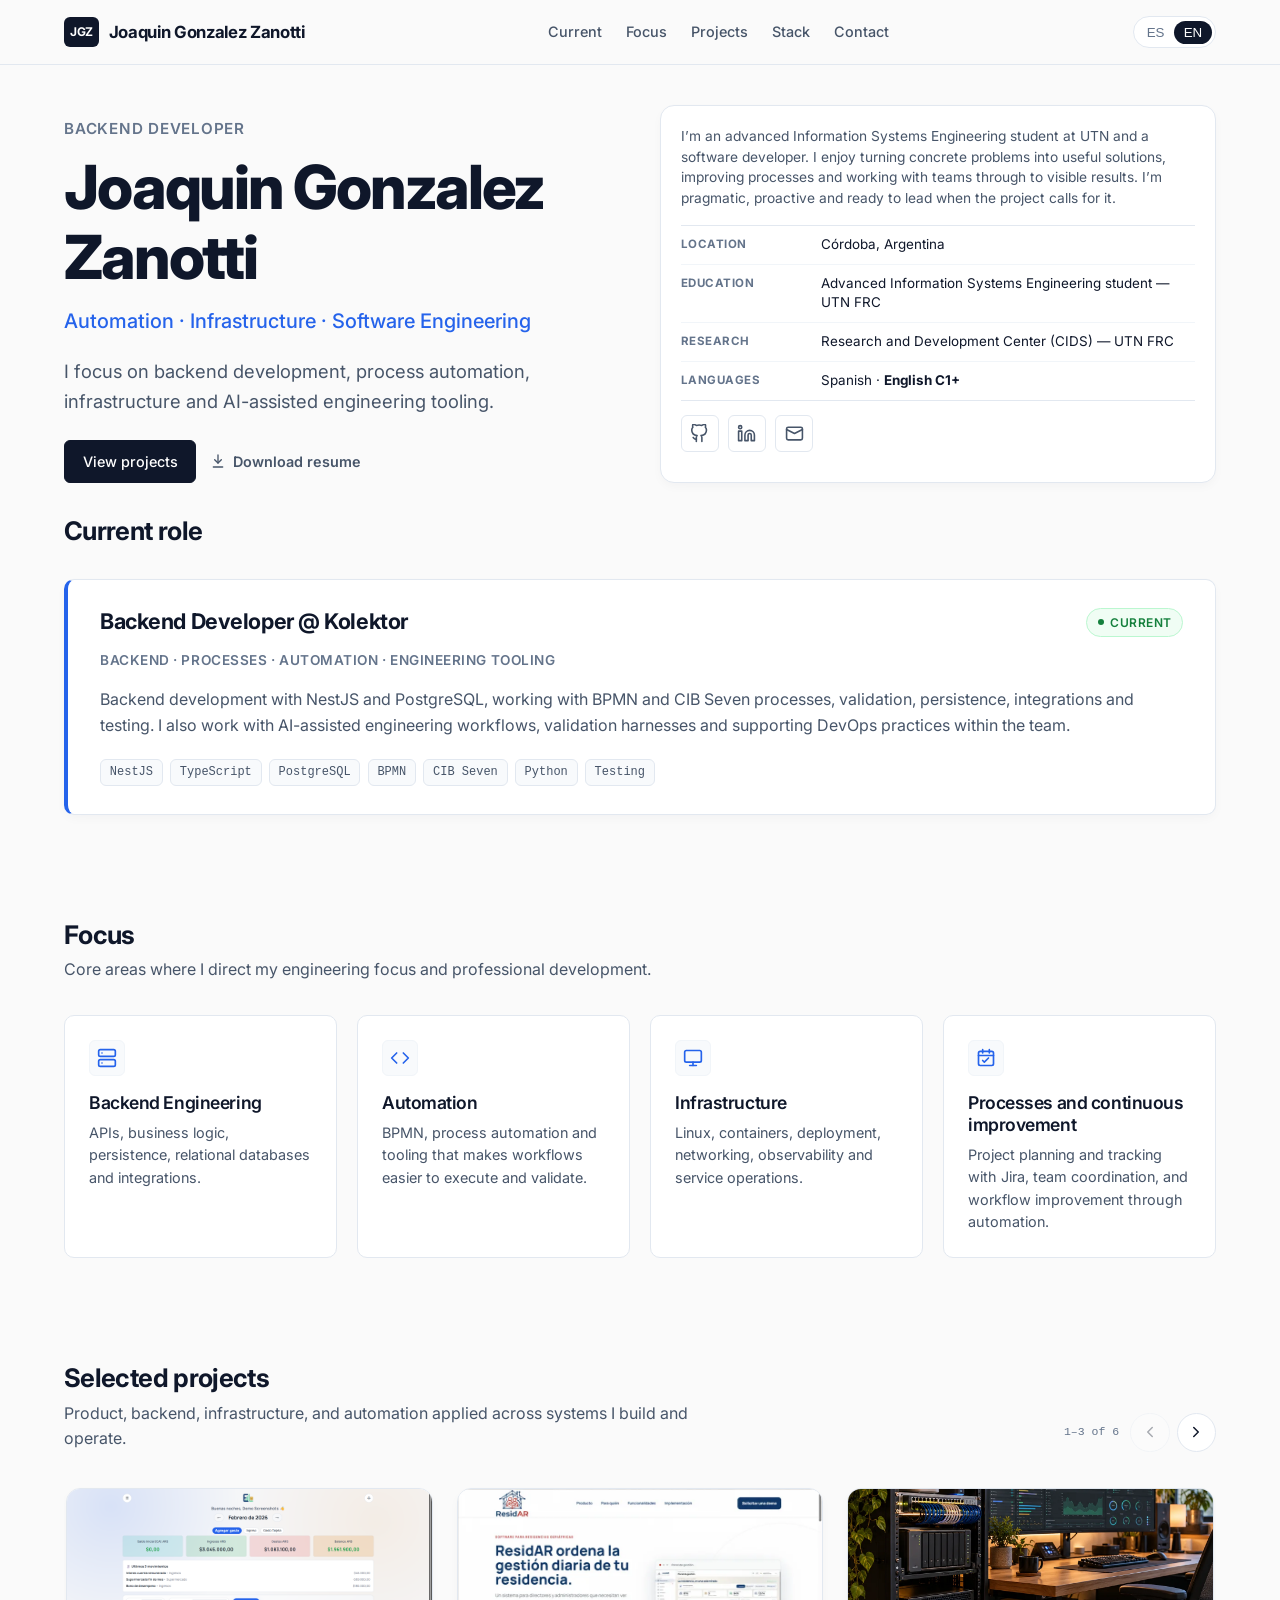
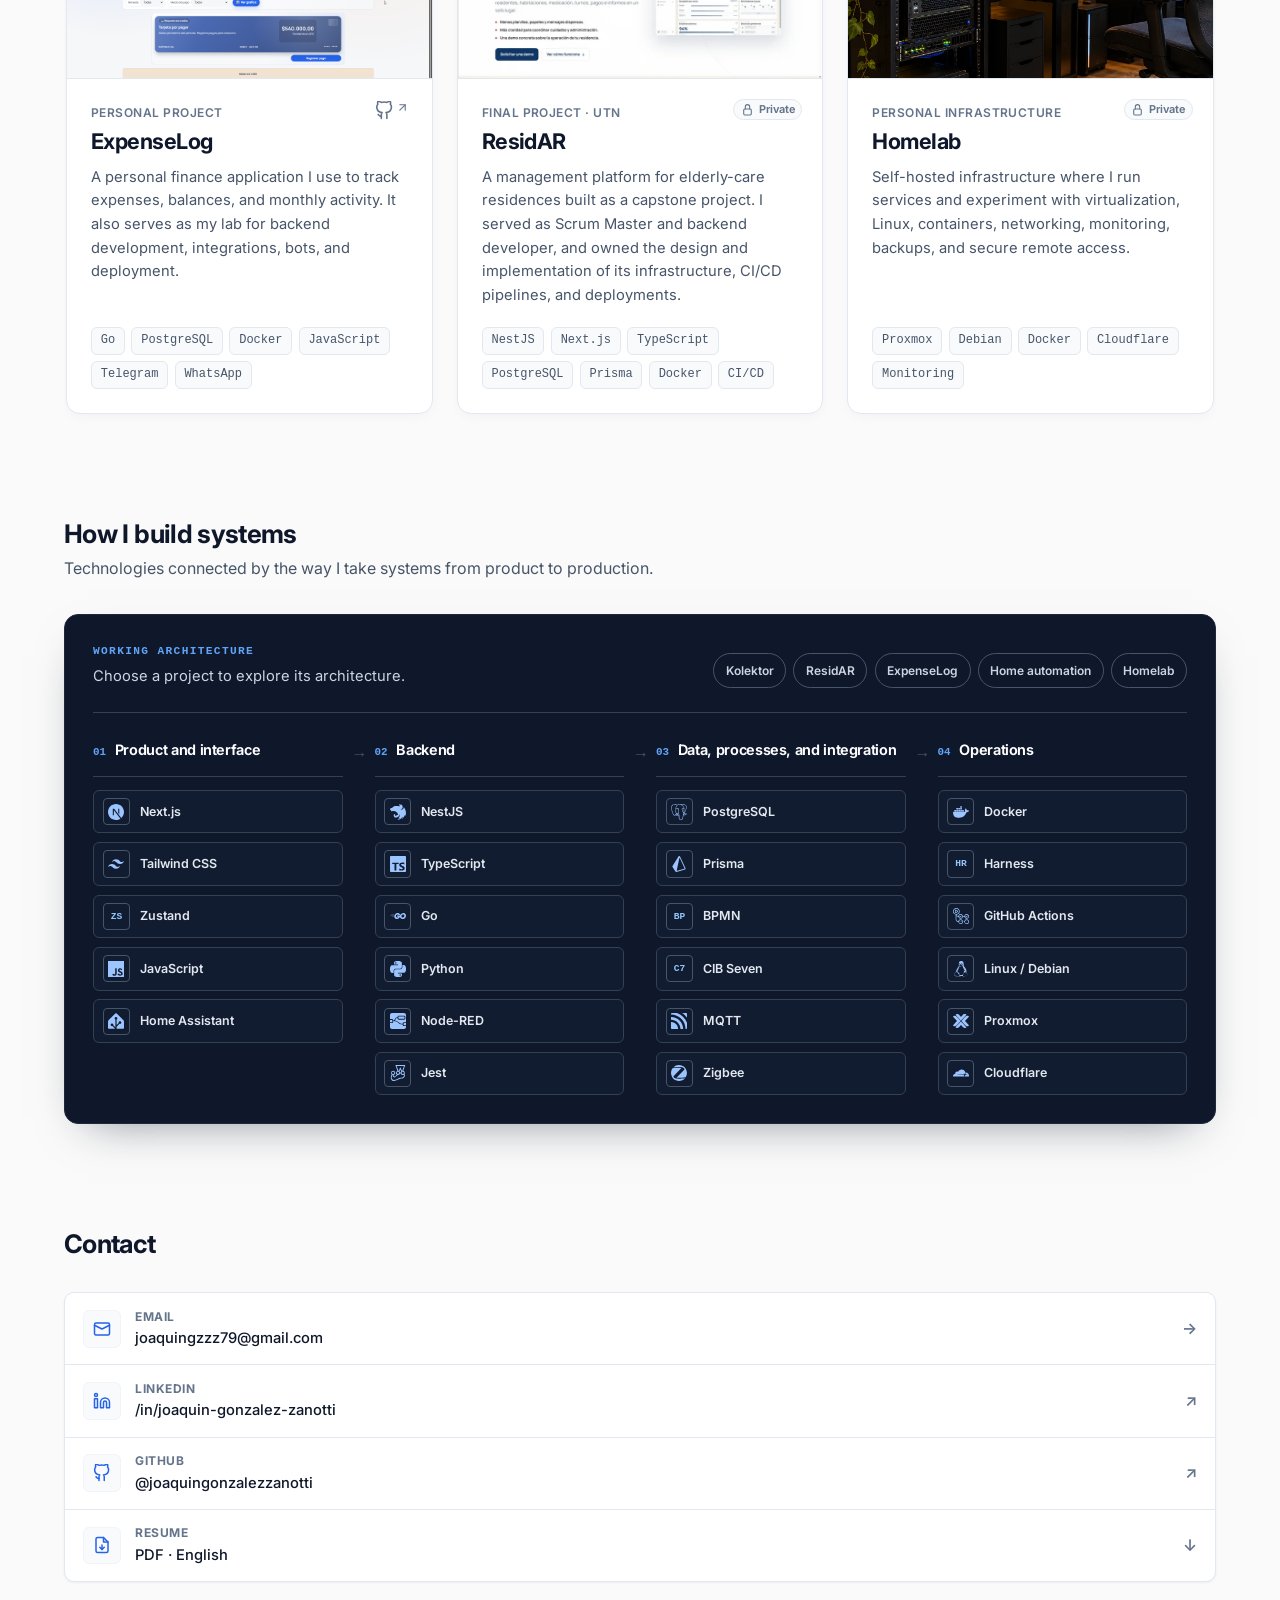
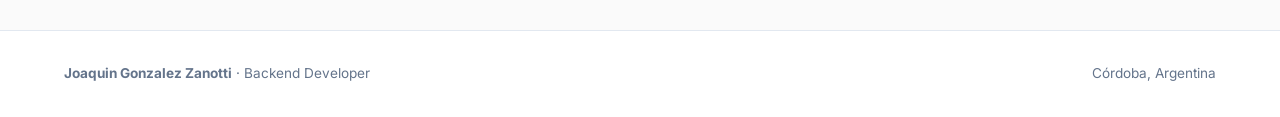
==== commit 770a000d: "refocus expertise on process improvement" ====
--- a/en/index.html
+++ b/en/index.html
@@ -289,11 +289,13 @@
             <article class="focus-card">
               <div class="focus-card-icon" aria-hidden="true">
                 <svg width="20" height="20" viewBox="0 0 24 24" fill="none" stroke="currentColor" stroke-width="2" stroke-linecap="round" stroke-linejoin="round">
-                  <path d="M12 2v4M12 18v4M4.93 4.93l2.83 2.83M16.24 16.24l2.83 2.83M2 12h4M18 12h4M4.93 19.07l2.83-2.83M16.24 7.76l2.83-2.83"></path>
+                  <rect x="3" y="4" width="18" height="17" rx="2"></rect>
+                  <path d="M8 2v4M16 2v4M3 9h18"></path>
+                  <path d="m8 15 2 2 5-5"></path>
                 </svg>
               </div>
-              <h3 class="focus-card-title">Applied AI for development</h3>
-              <p class="focus-card-desc">Agents, structured planning, validation harnesses and controlled AI-assisted engineering workflows.</p>
+              <h3 class="focus-card-title">Processes and continuous improvement</h3>
+              <p class="focus-card-desc">Project planning and tracking with Jira, team coordination, and workflow improvement through automation.</p>
             </article>
           </div>
         </div>
